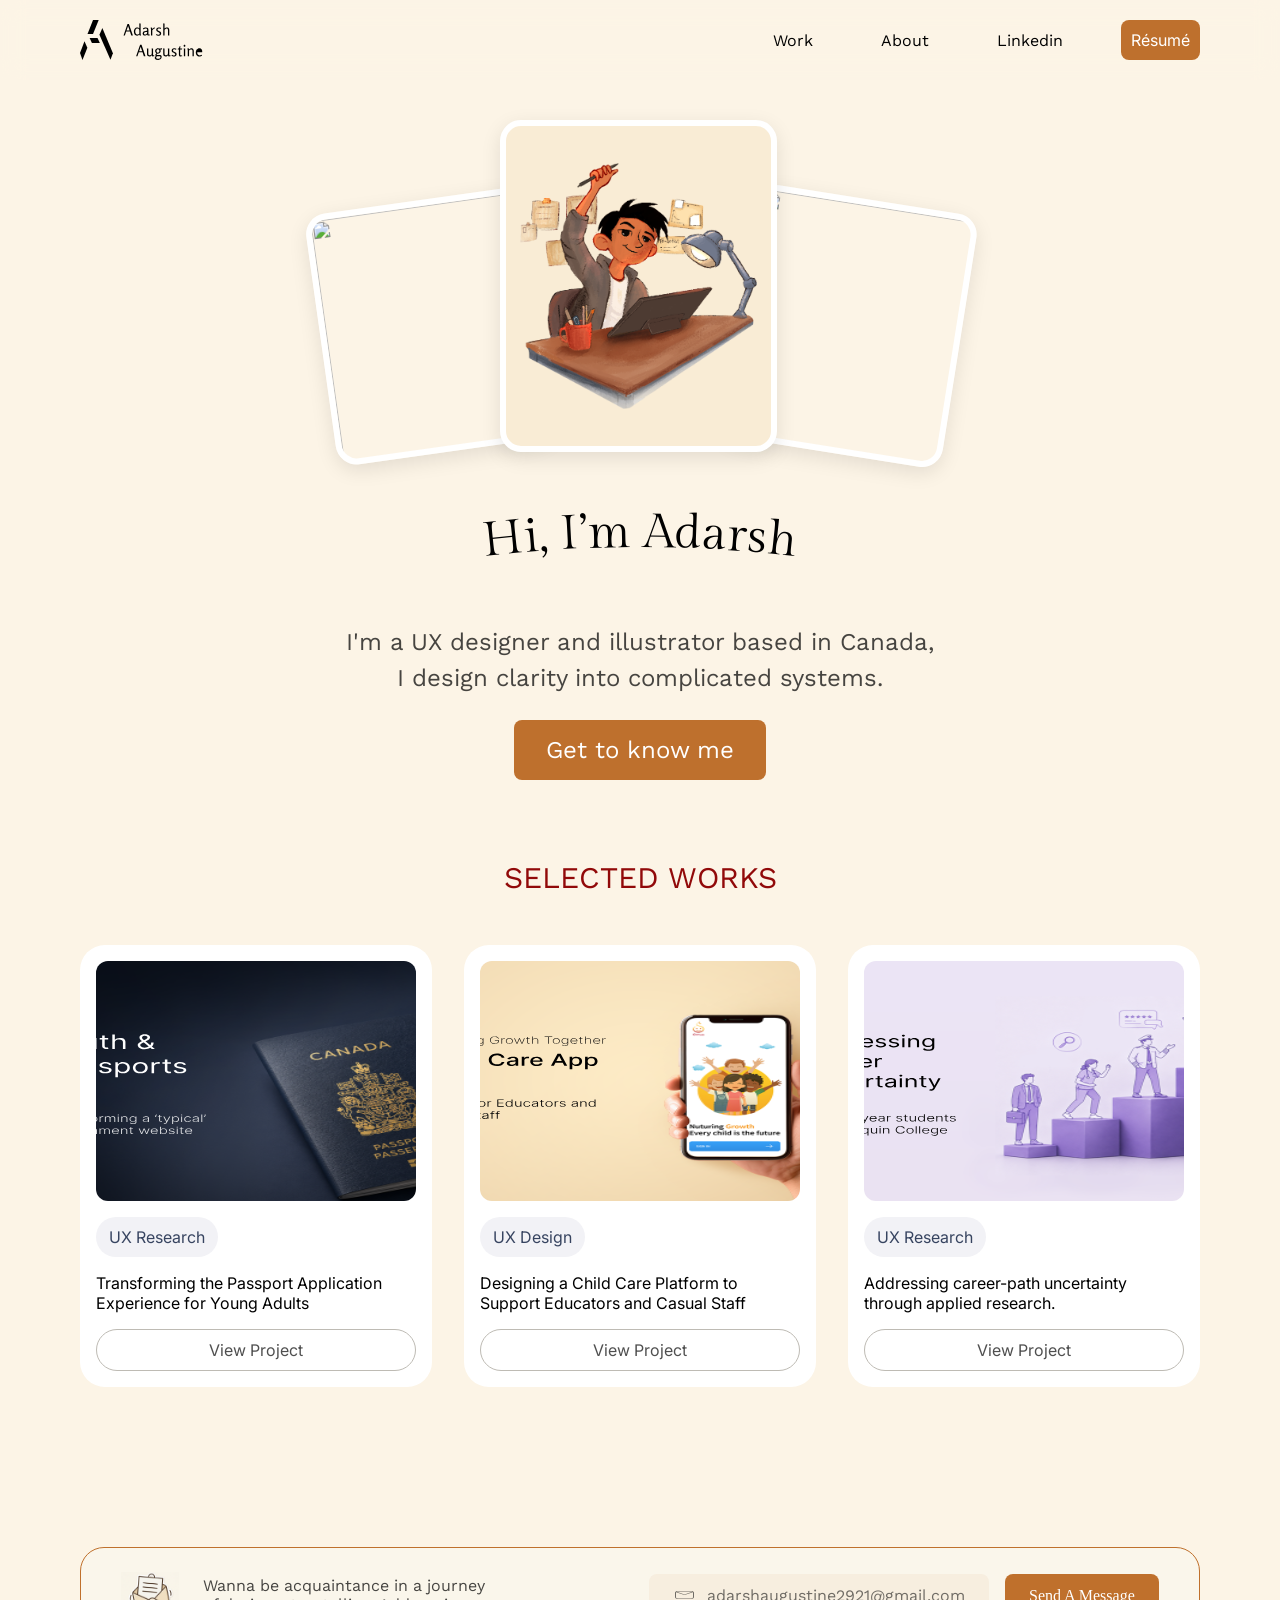
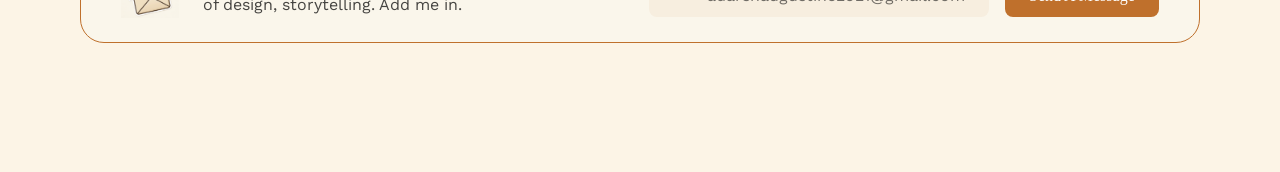
==== index.html @ ef3fcd77 "Add files via upload" ====
<!DOCTYPE html>
<html lang="en">
<head>
<meta charset="UTF-8">
<meta name="viewport" content="width=device-width, initial-scale=1.0">
<title>Adarsh Augustine — UX Designer / Illustrator / Researcher</title>
<link rel="preconnect" href="https://fonts.googleapis.com">
<link rel="preconnect" href="https://fonts.gstatic.com" crossorigin>
<link href="https://fonts.googleapis.com/css2?family=Inter:wght@400;500;600&family=Gilda+Display&family=Work+Sans:wght@400;500&display=swap" rel="stylesheet">
<link rel="stylesheet" href="styles.css">
</head>
<body>

<header class="nav">
  <svg class="nav__logo nav__logo--mark" viewBox="0 0 32.9357 39.9509" fill="none" role="img" aria-label="Adarsh Augustine" xmlns="http://www.w3.org/2000/svg">
    <path class="logo-icon-path logo-icon-path-1" d="M32.9357 33.184L22.345 7.881L19.4304 14.7546L30.4994 39.8714L32.9357 33.184Z" fill="var(--fill-0, black)"/>
    <path class="logo-icon-path logo-icon-path-2" d="M0 32.9009L2.484 39.9509L7.3499 27.6626L4.5007 21.1519L0 32.9009Z" fill="var(--fill-0, black)"/>
    <path class="logo-icon-path logo-icon-path-3" d="M17.5215 17.9254L19.8498 23.1086L11.9357 23.1086L9.606 17.9253L17.5215 17.9254Z" fill="var(--fill-0, black)"/>
    <path class="logo-icon-path logo-icon-path-4" d="M18.7157 0L13.0322 0L7.504 14.02L13.0321 14.02L18.7157 0Z" fill="var(--fill-0, black)"/>
  </svg>
  <svg class="nav__logo nav__logo--full" viewBox="0 0 122.239 40" fill="none" overflow="visible" role="img" aria-label="Adarsh Augustine" xmlns="http://www.w3.org/2000/svg">
    <g id="Vector">
      <path class="logo-icon-path logo-icon-path-1" d="M32.9357 33.184L22.345 7.881L19.4304 14.7546L30.4994 39.8714L32.9357 33.184Z" fill="var(--fill-0, black)"/>
      <path class="logo-icon-path logo-icon-path-2" d="M0 32.9009L2.484 39.9509L7.3499 27.6626L4.5007 21.1519L0 32.9009Z" fill="var(--fill-0, black)"/>
      <path class="logo-icon-path logo-icon-path-3" d="M17.5215 17.9254L19.8498 23.1086L11.9357 23.1086L9.606 17.9253L17.5215 17.9254Z" fill="var(--fill-0, black)"/>
      <path class="logo-icon-path logo-icon-path-4" d="M18.7157 0L13.0322 0L7.504 14.02L13.0321 14.02L18.7157 0Z" fill="var(--fill-0, black)"/>
    </g>
    <g id="Vector_2">
      <path d="M48.9399 3.99347L52.9047 15.4475H51.2842L49.9626 11.5141H46.1865L44.8491 15.4475H43.5275L47.5081 3.99347H48.9399ZM48.0903 5.91297L46.5484 10.4442H49.6007L48.0903 5.91297Z" fill="var(--fill-0, black)"/>
      <path d="M57.3709 7.45486C57.7275 7.45486 58.0841 7.51255 58.4407 7.62793C58.7974 7.74331 59.1068 7.92162 59.369 8.16287C59.3585 8.01602 59.348 7.87442 59.3375 7.73807C59.3375 7.59122 59.3375 7.44962 59.3375 7.31326V4.38681L59.1173 3.45853H60.6277V13.1976C60.6277 13.4179 60.6434 13.6644 60.6749 13.9371C60.7064 14.2098 60.7588 14.4773 60.8322 14.7395C60.9057 14.9912 61.0001 15.2168 61.1154 15.416L59.7309 15.5891C59.6575 15.4108 59.5945 15.2325 59.5421 15.0542C59.4896 14.8759 59.4529 14.6975 59.432 14.5192C59.1592 14.8759 58.8183 15.1538 58.4093 15.3531C58.0002 15.5524 57.5701 15.6521 57.1191 15.6521C56.5737 15.6521 56.0964 15.5367 55.6874 15.3059C55.2783 15.0752 54.9374 14.7657 54.6647 14.3776C54.4025 13.979 54.2032 13.5438 54.0668 13.0717C53.9409 12.5892 53.878 12.1015 53.878 11.6085C53.878 11.0736 53.9462 10.5596 54.0825 10.0666C54.2294 9.56316 54.4444 9.11738 54.7276 8.72928C55.0213 8.34119 55.3884 8.03176 55.829 7.801C56.2695 7.57024 56.7835 7.45486 57.3709 7.45486ZM57.4023 8.52474C56.9932 8.52474 56.6471 8.6139 56.3639 8.79221C56.0912 8.97053 55.8709 9.20653 55.7031 9.50023C55.5458 9.79392 55.4304 10.1191 55.357 10.4757C55.294 10.8218 55.2626 11.168 55.2626 11.5141C55.2626 11.8708 55.2993 12.2274 55.3727 12.584C55.4566 12.9301 55.5825 13.2501 55.7503 13.5438C55.9286 13.8374 56.1594 14.0734 56.4426 14.2518C56.7363 14.4196 57.0929 14.5035 57.5125 14.5035C57.8796 14.5035 58.2152 14.3986 58.5194 14.1888C58.8341 13.9686 59.1068 13.7273 59.3375 13.4651V10.8218C59.3375 10.4023 59.2694 10.0194 59.133 9.67329C59.0071 9.32716 58.8026 9.0492 58.5194 8.83942C58.2362 8.62963 57.8638 8.52474 57.4023 8.52474Z" fill="var(--fill-0, black)"/>
      <path d="M65.9239 7.43913C66.7525 7.43913 67.3766 7.66464 67.7962 8.11567C68.2157 8.5667 68.4255 9.20129 68.4255 10.0194V13.9371C68.4255 14.1574 68.4675 14.3095 68.5514 14.3934C68.6353 14.4668 68.735 14.5035 68.8503 14.5035C68.9447 14.5035 69.0444 14.493 69.1493 14.472C69.2542 14.4406 69.3538 14.4039 69.4482 14.3619L69.7314 15.2115C69.5636 15.3059 69.3486 15.3898 69.0863 15.4632C68.8346 15.5472 68.5724 15.5891 68.2997 15.5891C68.0269 15.5891 67.7805 15.5157 67.5602 15.3688C67.3399 15.2115 67.2036 14.9283 67.1511 14.5192C66.8469 14.8444 66.4903 15.1119 66.0812 15.3216C65.6722 15.5209 65.2421 15.6206 64.7911 15.6206C64.1722 15.6206 63.6583 15.437 63.2492 15.0699C62.8401 14.7028 62.6356 14.1993 62.6356 13.5595C62.6356 12.9616 62.7772 12.4844 63.0604 12.1277C63.3541 11.7711 63.7317 11.5036 64.1932 11.3253C64.6547 11.147 65.1425 11.0264 65.6564 10.9634C66.1809 10.9005 66.6686 10.869 67.1196 10.869V10.0352C67.1196 9.74147 67.0829 9.47925 67.0095 9.24849C66.9361 9.00724 66.805 8.81844 66.6162 8.68208C66.4274 8.53523 66.1599 8.46181 65.8138 8.46181C65.4152 8.46181 65.0323 8.54048 64.6652 8.69781C64.2981 8.85515 63.931 9.08591 63.5639 9.39009L62.9188 8.46181C63.3488 8.11567 63.8208 7.85869 64.3348 7.69086C64.8488 7.52304 65.3785 7.43913 65.9239 7.43913ZM67.1196 11.8917C66.8364 11.8917 66.5165 11.9075 66.1599 11.9389C65.8033 11.9599 65.4571 12.0228 65.1215 12.1277C64.7858 12.2221 64.5079 12.3795 64.2876 12.5997C64.0778 12.82 63.9729 13.1242 63.9729 13.5123C63.9729 13.8584 64.0883 14.1154 64.3191 14.2832C64.5603 14.4406 64.8593 14.5192 65.2159 14.5192C65.5935 14.5192 65.9239 14.4143 66.2071 14.2046C66.4903 13.9948 66.7106 13.7273 66.8679 13.4022C67.0357 13.077 67.1196 12.7413 67.1196 12.3952V11.8917Z" fill="var(--fill-0, black)"/>
      <path d="M71.9049 7.48633C72.0937 7.94785 72.2143 8.43559 72.2667 8.94955C72.5394 8.5195 72.9066 8.16812 73.3681 7.8954C73.8296 7.62269 74.3173 7.48633 74.8313 7.48633L74.5166 8.87088C74.0132 8.87088 73.5831 9.002 73.2265 9.26422C72.8803 9.52645 72.5709 9.85685 72.2982 10.2554V15.4475H70.9923V9.78343C70.9923 9.57365 70.9766 9.33764 70.9451 9.07542C70.9136 8.81319 70.8612 8.55621 70.7878 8.30447C70.7144 8.05274 70.6147 7.83771 70.4888 7.6594L71.9049 7.48633Z" fill="var(--fill-0, black)"/>
      <path d="M79.0421 7.43913C79.3988 7.43913 79.7501 7.48633 80.0963 7.58073C80.4529 7.66464 80.7781 7.801 81.0718 7.9898L80.6155 8.99675C80.3847 8.80795 80.1277 8.66635 79.8445 8.57194C79.5613 8.47754 79.2834 8.43034 79.0107 8.43034C78.6226 8.43034 78.2817 8.5195 77.988 8.69781C77.7048 8.87613 77.5632 9.1436 77.5632 9.50023C77.5632 9.75196 77.6209 9.96174 77.7362 10.1296C77.8621 10.2974 78.0247 10.439 78.224 10.5544C78.4233 10.6698 78.6383 10.7851 78.8691 10.9005C79.1313 11.0264 79.3935 11.1575 79.6557 11.2939C79.9284 11.4197 80.1749 11.5771 80.3952 11.7659C80.626 11.9442 80.8095 12.1644 80.9459 12.4267C81.0927 12.6784 81.1662 12.9931 81.1662 13.3707C81.1662 13.8951 81.035 14.3304 80.7728 14.6766C80.5211 15.0122 80.1854 15.2587 79.7659 15.416C79.3568 15.5734 78.911 15.6521 78.4285 15.6521C78.009 15.6521 77.5894 15.5944 77.1698 15.479C76.7503 15.3636 76.3622 15.201 76.0055 14.9912L76.5562 14.0315C76.808 14.2203 77.0912 14.3724 77.4058 14.4878C77.7205 14.6031 78.0247 14.6608 78.3184 14.6608C78.717 14.6608 79.0631 14.5664 79.3568 14.3776C79.661 14.1888 79.8131 13.9056 79.8131 13.528C79.8131 13.2658 79.7292 13.0508 79.5613 12.8829C79.404 12.7046 79.1995 12.5473 78.9477 12.4109C78.696 12.2746 78.4338 12.1435 78.161 12.0176C77.8464 11.8603 77.5369 11.6924 77.2328 11.5141C76.9391 11.3253 76.6978 11.0893 76.509 10.8061C76.3202 10.5229 76.2258 10.161 76.2258 9.72049C76.2258 9.21702 76.3569 8.79746 76.6192 8.46181C76.8919 8.12616 77.2433 7.87442 77.6733 7.7066C78.1034 7.52828 78.5596 7.43913 79.0421 7.43913Z" fill="var(--fill-0, black)"/>
      <path d="M84.544 3.45853V8.55621C84.8796 8.24154 85.2415 7.97407 85.6296 7.7538C86.0177 7.53353 86.4477 7.42339 86.9197 7.42339C87.4966 7.42339 87.9581 7.54402 88.3043 7.78527C88.6504 8.02651 88.9022 8.35692 89.0595 8.77648C89.2168 9.18555 89.2955 9.66281 89.2955 10.2082V15.4475H88.0053V10.633C88.0053 10.3079 87.9791 9.99321 87.9267 9.68903C87.8847 9.37436 87.7746 9.11213 87.5963 8.90235C87.418 8.69257 87.119 8.58768 86.6995 8.58768C86.4372 8.58768 86.175 8.64012 85.9128 8.74501C85.661 8.8499 85.4198 8.98102 85.189 9.13835C84.9583 9.29569 84.7432 9.45827 84.544 9.62609V15.4475H83.2538V4.38681L83.0493 3.45853H84.544Z" fill="var(--fill-0, black)"/>
      <path d="M61.5302 24.8271L65.4951 36.2812H63.8745L62.5529 32.3478H58.7768L57.4395 36.2812H56.1179L60.0985 24.8271H61.5302ZM60.6806 26.7466L59.1387 31.2779H62.191L60.6806 26.7466Z" fill="var(--fill-0, black)"/>
      <path d="M68.3249 28.4616V33.276C68.3249 33.5802 68.3511 33.8949 68.4036 34.2201C68.456 34.5347 68.5714 34.797 68.7497 35.0067C68.9385 35.2165 69.2322 35.3214 69.6308 35.3214C70.0189 35.3214 70.3703 35.2375 70.6849 35.0697C71.0101 34.9018 71.2723 34.6711 71.4716 34.3774C71.6709 34.0732 71.7706 33.7218 71.7706 33.3232V29.3899C71.7706 29.3794 71.7548 29.3059 71.7234 29.1696C71.6919 29.0227 71.6604 28.8759 71.629 28.729C71.5975 28.5717 71.5765 28.4825 71.566 28.4616H73.0764V34.755C73.0764 34.9543 73.1079 35.1011 73.1708 35.1955C73.2443 35.2899 73.3544 35.3371 73.5013 35.3371C73.6481 35.3371 73.8474 35.2899 74.0991 35.1955L74.3823 36.0452C74.1726 36.1605 73.9365 36.2497 73.6743 36.3126C73.4226 36.386 73.1813 36.4228 72.9506 36.4228C72.6779 36.4228 72.4366 36.3441 72.2268 36.1868C72.0171 36.0294 71.8807 35.7515 71.8178 35.3529C71.5136 35.6675 71.1465 35.935 70.7164 36.1553C70.2968 36.3756 69.8616 36.4857 69.4105 36.4857C68.8336 36.4857 68.3669 36.3651 68.0102 36.1238C67.6641 35.8826 67.4124 35.5574 67.255 35.1483C67.0977 34.7288 67.019 34.2463 67.019 33.7008V29.3899L66.8145 28.4616H68.3249Z" fill="var(--fill-0, black)"/>
      <path d="M77.9182 28.2728C78.2224 28.2728 78.5108 28.3095 78.7836 28.3829C79.0668 28.4563 79.3552 28.493 79.6489 28.493C80.0475 28.493 80.4513 28.4721 80.8604 28.4301C81.2695 28.3777 81.6995 28.32 82.1505 28.257L81.8673 29.3899H80.6086C80.5352 29.3899 80.4566 29.3899 80.3726 29.3899C80.2992 29.3794 80.2258 29.3689 80.1524 29.3584C80.3307 29.5996 80.4618 29.8514 80.5457 30.1136C80.6401 30.3758 80.6873 30.6433 80.6873 30.916C80.6873 31.4405 80.5719 31.9125 80.3412 32.332C80.1104 32.7516 79.7695 33.082 79.3185 33.3232C78.878 33.554 78.3378 33.6694 77.6979 33.6694C77.4357 33.6694 77.205 33.7376 77.0057 33.8739C76.8064 34.0103 76.7067 34.2201 76.7067 34.5033C76.7067 34.6921 76.7539 34.8284 76.8483 34.9123C76.9532 34.9858 77.0791 35.0277 77.2259 35.0382C77.3728 35.0487 77.5196 35.0539 77.6665 35.0539H79.1926C79.4653 35.0539 79.7433 35.0749 80.0265 35.1169C80.3202 35.1483 80.5877 35.2218 80.8289 35.3371C81.0702 35.442 81.2642 35.6046 81.4111 35.8249C81.5684 36.0347 81.6471 36.3231 81.6471 36.6902C81.6471 37.2671 81.5317 37.7601 81.3009 38.1692C81.0702 38.5783 80.7607 38.9087 80.3726 39.1604C79.9846 39.4226 79.5493 39.6114 79.0668 39.7268C78.5843 39.8422 78.0965 39.8999 77.6035 39.8999C77.3098 39.8999 77.0004 39.8632 76.6753 39.7897C76.3501 39.7268 76.0407 39.6167 75.747 39.4593C75.4638 39.3125 75.233 39.1132 75.0547 38.8615C74.8764 38.6097 74.7872 38.2951 74.7872 37.9174C74.7872 37.5189 74.9079 37.1675 75.1491 36.8633C75.4008 36.5591 75.6893 36.3021 76.0144 36.0924V36.0452C75.7837 35.9298 75.6001 35.7724 75.4638 35.5731C75.3379 35.3634 75.275 35.1431 75.275 34.9123C75.275 34.776 75.3274 34.6501 75.4323 34.5347C75.5372 34.4089 75.6683 34.2463 75.8256 34.047C75.9935 33.8477 76.1718 33.575 76.3606 33.2288C75.9935 32.9771 75.6998 32.6572 75.4795 32.2691C75.2592 31.8705 75.1491 31.4457 75.1491 30.9947C75.1491 30.4807 75.275 30.0192 75.5267 29.6101C75.7784 29.201 76.1141 28.8759 76.5337 28.6346C76.9637 28.3934 77.4252 28.2728 77.9182 28.2728ZM77.9339 29.2168C77.6822 29.2168 77.4462 29.2954 77.2259 29.4528C77.0161 29.6101 76.8431 29.8199 76.7067 30.0821C76.5809 30.3444 76.5179 30.6433 76.5179 30.9789C76.5179 31.3146 76.5809 31.6188 76.7067 31.8915C76.8326 32.1537 77.0004 32.3635 77.2102 32.5208C77.4305 32.6782 77.6665 32.7568 77.9182 32.7568C78.3483 32.7568 78.6892 32.5943 78.9409 32.2691C79.2031 31.9439 79.3342 31.5191 79.3342 30.9947C79.3342 30.659 79.266 30.3601 79.1297 30.0979C79.0038 29.8251 78.836 29.6101 78.6262 29.4528C78.4164 29.2954 78.1857 29.2168 77.9339 29.2168ZM76.9427 36.2969C76.7434 36.4437 76.5599 36.643 76.3921 36.8948C76.2242 37.157 76.1403 37.4087 76.1403 37.65C76.1403 37.9017 76.2295 38.1167 76.4078 38.2951C76.5966 38.4734 76.8221 38.6045 77.0843 38.6884C77.357 38.7828 77.6088 38.83 77.8395 38.83C78.1123 38.83 78.4007 38.7985 78.7049 38.7356C79.0091 38.6831 79.2923 38.594 79.5545 38.4681C79.8167 38.3423 80.0265 38.1692 80.1838 37.9489C80.3517 37.7286 80.4356 37.4612 80.4356 37.1465C80.4356 36.8738 80.3517 36.6745 80.1838 36.5486C80.016 36.4332 79.8062 36.3598 79.5545 36.3284C79.3133 36.3074 79.072 36.2969 78.8308 36.2969H76.9427Z" fill="var(--fill-0, black)"/>
      <path d="M84.5194 28.4616V33.276C84.5194 33.5802 84.5456 33.8949 84.5981 34.2201C84.6505 34.5347 84.7659 34.797 84.9442 35.0067C85.133 35.2165 85.4267 35.3214 85.8253 35.3214C86.2134 35.3214 86.5648 35.2375 86.8795 35.0697C87.2046 34.9018 87.4668 34.6711 87.6661 34.3774C87.8654 34.0732 87.9651 33.7218 87.9651 33.3232V29.3899C87.9651 29.3794 87.9493 29.3059 87.9179 29.1696C87.8864 29.0227 87.8549 28.8759 87.8235 28.729C87.792 28.5717 87.771 28.4825 87.7605 28.4616H89.271V34.755C89.271 34.9543 89.3024 35.1011 89.3654 35.1955C89.4388 35.2899 89.5489 35.3371 89.6958 35.3371C89.8426 35.3371 90.0419 35.2899 90.2936 35.1955L90.5768 36.0452C90.3671 36.1605 90.1311 36.2497 89.8688 36.3126C89.6171 36.386 89.3759 36.4228 89.1451 36.4228C88.8724 36.4228 88.6311 36.3441 88.4213 36.1868C88.2116 36.0294 88.0752 35.7515 88.0123 35.3529C87.7081 35.6675 87.341 35.935 86.9109 36.1553C86.4914 36.3756 86.0561 36.4857 85.605 36.4857C85.0281 36.4857 84.5614 36.3651 84.2048 36.1238C83.8586 35.8826 83.6069 35.5574 83.4495 35.1483C83.2922 34.7288 83.2135 34.2463 83.2135 33.7008V29.3899L83.009 28.4616H84.5194Z" fill="var(--fill-0, black)"/>
      <path d="M94.4903 28.2728C94.847 28.2728 95.1983 28.32 95.5445 28.4144C95.9011 28.4983 96.2263 28.6346 96.52 28.8234L96.0637 29.8304C95.8329 29.6416 95.5759 29.5 95.2927 29.4056C95.0095 29.3112 94.7316 29.264 94.4589 29.264C94.0708 29.264 93.7299 29.3531 93.4362 29.5315C93.153 29.7098 93.0114 29.9772 93.0114 30.3339C93.0114 30.5856 93.0691 30.7954 93.1844 30.9632C93.3103 31.131 93.4729 31.2726 93.6722 31.388C93.8715 31.5034 94.0865 31.6188 94.3173 31.7342C94.5795 31.86 94.8417 31.9911 95.1039 32.1275C95.3766 32.2534 95.6231 32.4107 95.8434 32.5995C96.0742 32.7778 96.2577 32.9981 96.3941 33.2603C96.5409 33.512 96.6144 33.8267 96.6144 34.2043C96.6144 34.7288 96.4832 35.1641 96.221 35.5102C95.9693 35.8459 95.6336 36.0924 95.2141 36.2497C94.805 36.407 94.3592 36.4857 93.8767 36.4857C93.4572 36.4857 93.0376 36.428 92.618 36.3126C92.1985 36.1972 91.8104 36.0347 91.4537 35.8249L92.0044 34.8651C92.2562 35.0539 92.5394 35.206 92.854 35.3214C93.1687 35.4368 93.4729 35.4945 93.7666 35.4945C94.1652 35.4945 94.5113 35.4001 94.805 35.2113C95.1092 35.0225 95.2613 34.7393 95.2613 34.3617C95.2613 34.0994 95.1774 33.8844 95.0095 33.7166C94.8522 33.5383 94.6477 33.3809 94.3959 33.2446C94.1442 33.1082 93.882 32.9771 93.6092 32.8512C93.2946 32.6939 92.9851 32.5261 92.681 32.3478C92.3873 32.159 92.146 31.923 91.9572 31.6398C91.7684 31.3565 91.674 30.9947 91.674 30.5541C91.674 30.0507 91.8051 29.6311 92.0674 29.2954C92.3401 28.9598 92.6915 28.7081 93.1215 28.5402C93.5516 28.3619 94.0078 28.2728 94.4903 28.2728Z" fill="var(--fill-0, black)"/>
      <path d="M100.511 26.2274C100.438 26.584 100.37 26.9564 100.307 27.3445C100.254 27.7221 100.218 28.0945 100.197 28.4616H102.242L101.975 29.4528H100.197V34.4561C100.197 34.6554 100.218 34.8337 100.26 34.991C100.312 35.1378 100.396 35.2532 100.511 35.3371C100.637 35.4106 100.81 35.4473 101.031 35.4473C101.198 35.4473 101.366 35.4315 101.534 35.4001C101.702 35.3686 101.864 35.3319 102.022 35.2899L102.242 36.171C101.98 36.2444 101.728 36.3074 101.487 36.3598C101.256 36.4228 100.989 36.4542 100.684 36.4542C100.013 36.4542 99.5464 36.2759 99.2841 35.9193C99.0219 35.5627 98.8908 35.0644 98.8908 34.4246V29.4528H97.7265V28.6661C98.0412 28.6556 98.3034 28.5717 98.5132 28.4144C98.723 28.257 98.8961 28.0577 99.0324 27.8165C99.1688 27.5648 99.2789 27.3025 99.3628 27.0298C99.4467 26.7466 99.5097 26.4791 99.5516 26.2274H100.511Z" fill="var(--fill-0, black)"/>
      <path d="M105.47 25.8341C105.47 26.0963 105.375 26.3218 105.187 26.5106C105.008 26.6994 104.783 26.7938 104.51 26.7938C104.248 26.7938 104.022 26.6994 103.833 26.5106C103.655 26.3218 103.566 26.0963 103.566 25.8341C103.566 25.5718 103.655 25.3463 103.833 25.1575C104.022 24.9687 104.248 24.8743 104.51 24.8743C104.772 24.8743 104.998 24.9687 105.187 25.1575C105.375 25.3463 105.47 25.5718 105.47 25.8341ZM105.187 28.4616V36.2812H103.881V29.3899L103.692 28.4616H105.187Z" fill="var(--fill-0, black)"/>
      <path d="M108.679 28.3357C108.752 28.514 108.815 28.6976 108.868 28.8864C108.92 29.0752 108.957 29.264 108.978 29.4528C109.293 29.1381 109.665 28.8654 110.095 28.6346C110.525 28.3934 110.966 28.2728 111.417 28.2728C111.994 28.2728 112.455 28.3934 112.801 28.6346C113.158 28.8759 113.415 29.2063 113.572 29.6259C113.73 30.0349 113.808 30.5122 113.808 31.0576V36.2812H112.518V31.4824C112.518 31.1573 112.492 30.8373 112.439 30.5227C112.397 30.208 112.282 29.951 112.093 29.7517C111.915 29.5419 111.616 29.4371 111.196 29.4371C110.945 29.4371 110.688 29.4895 110.425 29.5944C110.163 29.6888 109.917 29.8147 109.686 29.972C109.455 30.1293 109.245 30.2972 109.057 30.4755V36.2812H107.767V30.7429C107.767 30.5332 107.751 30.2919 107.719 30.0192C107.688 29.736 107.635 29.4633 107.562 29.201C107.489 28.9283 107.384 28.7028 107.247 28.5245L108.679 28.3357Z" fill="var(--fill-0, black)"/>
      <path d="M119.36 28.2728C119.99 28.2728 120.519 28.4039 120.949 28.6661C121.379 28.9178 121.699 29.2745 121.909 29.736C122.129 30.187 122.239 30.7167 122.239 31.3251C122.239 31.4719 122.229 31.624 122.208 31.7814C122.197 31.9282 122.182 32.0855 122.161 32.2534H117.189C117.189 33.2498 117.409 34.0208 117.85 34.5662C118.29 35.1116 118.878 35.3843 119.612 35.3843C119.916 35.3843 120.231 35.3371 120.556 35.2427C120.892 35.1483 121.238 35.0067 121.594 34.8179L122.082 35.6046C121.715 35.8983 121.301 36.1186 120.839 36.2654C120.378 36.4123 119.911 36.4857 119.439 36.4857C118.82 36.4857 118.28 36.3756 117.818 36.1553C117.367 35.9245 116.99 35.6203 116.685 35.2427C116.392 34.8546 116.172 34.4193 116.025 33.9369C115.878 33.4544 115.804 32.9614 115.804 32.4579C115.804 31.9334 115.878 31.4247 116.025 30.9317C116.172 30.4388 116.392 29.993 116.685 29.5944C116.99 29.1853 117.362 28.8654 117.803 28.6346C118.243 28.3934 118.762 28.2728 119.36 28.2728Z" fill="var(--fill-0, black)"/>
    </g>
  </svg>
  <button class="nav__toggle" type="button" aria-label="Toggle navigation menu" aria-expanded="false" aria-controls="nav-links">
    <span></span><span></span><span></span>
  </button>
  <nav class="nav__links" id="nav-links">
    <a href="#work">Work</a>
    <a href="about.html">About</a>
    <a href="https://www.linkedin.com/in/adarsh-augustine-ux" target="_blank" rel="noopener">Linkedin</a>
    <a href="https://docs.google.com/document/d/17h42TiYOHcUaAq26e9CIxp-ldGM8yglsutl0dhBler0/edit?usp=sharing" class="btn btn--resume" target="_blank" rel="noopener">Résumé</a>
  </nav>
</header>

<section class="hero">
  <div class="hero__cluster">
    <div class="hero-photo-wrap hero-photo-wrap--left">
      <img class="hero__photo hero__photo--left" src="assets/photo-ramen2.png" alt="">
    </div>
    <div class="hero-photo-wrap hero-photo-wrap--center">
      <img class="hero__photo hero__photo--center" src="assets/hero-desk-v2.png" alt="Illustration of Adarsh at his desk, illustrating and designing">
    </div>
    <div class="hero-photo-wrap hero-photo-wrap--right">
      <img class="hero__photo hero__photo--right" src="assets/photo-ramen2.png" alt="">
    </div>
  </div>

  <svg class="hero__title" viewBox="0 0 760 150" aria-label="Hi, I'm Adarsh">
    <path id="titleCurve" d="M 20,120 Q 380,30 740,120" fill="none" />
    <text text-anchor="middle">
      <textPath href="#titleCurve" startOffset="50%">Hi, I&#8217;m Adarsh</textPath>
    </text>
  </svg>
  <p class="hero__subtitle">I'm a UX designer and illustrator based in Canada,<br>I design clarity into complicated systems.</p>
  <a href="about.html" class="btn btn--cta">Get to know me</a>
</section>

<section class="works" id="work">
  <h2 class="works__title">Selected Works</h2>
  <div class="works__grid">

    <div class="card-wrap">
      <article class="card">
        <div class="card__image-wrap">
          <img class="card__image" src="assets/card-passport.svg" alt="Youth and Passports project cover">
        </div>
        <div class="card__body">
          <span class="card__tag">UX Research</span>
          <p class="card__desc">Transforming the Passport Application Experience for Young Adults</p>
          <a href="youth-passports-case-study.html" class="card__btn">View Project</a>
        </div>
      </article>
    </div>

    <div class="card-wrap">
      <article class="card">
        <div class="card__image-wrap">
          <img class="card__image" src="assets/card-childcare.svg" alt="Child Care App project cover">
        </div>
        <div class="card__body">
          <span class="card__tag">UX Design</span>
          <p class="card__desc">Designing a Child Care Platform to Support Educators and Casual Staff</p>
          <a href="ortus-child-care-app.html" class="card__btn">View Project</a>
        </div>
      </article>
    </div>

    <div class="card-wrap">
      <article class="card card--compact">
        <div class="card__image-wrap">
          <img class="card__image" src="assets/card-career.svg" alt="Career Uncertainty project cover">
        </div>
        <div class="card__body">
          <span class="card__tag">UX Research</span>
          <p class="card__desc">Addressing career-path uncertainty through applied research.</p>
          <a href="career-service.html" class="card__btn">View Project</a>
        </div>
      </article>
    </div>

  </div>
</section>

<footer class="contact">
  <div class="contact__box">
    <div class="contact__message">
      <img class="contact__icon" src="assets/icon-file-cartoon.png" alt="">
      <p class="contact__text">Wanna be acquaintance in a journey of design, storytelling. Add me in.</p>
    </div>
    <div class="contact__actions">
      <div class="contact__email">
        <img class="contact__email-icon" src="assets/icon-mail-outline.svg" alt="">
        <span>adarshaugustine2921@gmail.com</span>
      </div>
      <a href="mailto:adarshaugustine2921@gmail.com" class="btn btn--send">Send a message</a>
    </div>
  </div>

  <div class="contact__bottom">
    <div class="contact__brand">
      <svg class="contact__logo" viewBox="0 0 35 40" fill="none" overflow="visible" aria-hidden="true" xmlns="http://www.w3.org/2000/svg">
        <g id="Vector">
          <path class="rocket-icon-path rocket-icon-path-1" d="M25.0466 26.0236L20.2087 14.4653L18.8756 17.6049L23.932 29.0745L25.0466 26.0236Z" fill="var(--fill-0, black)"/>
          <path class="rocket-icon-path rocket-icon-path-2" d="M10 25.8938L11.1347 29.1188L13.3574 23.5015L12.0559 20.5274L10 25.8938Z" fill="var(--fill-0, black)"/>
          <path class="rocket-icon-path rocket-icon-path-3" d="M18.0038 19.0529L19.0674 21.422L15.4526 21.422L14.3877 19.0529L18.0038 19.0529Z" fill="var(--fill-0, black)"/>
          <path class="rocket-icon-path rocket-icon-path-4" d="M18.549 10.8652L15.9531 10.8652L13.4278 17.2695L15.9531 17.2695L18.549 10.8652Z" fill="var(--fill-0, black)"/>
        </g>
      </svg>
      <span class="contact__copy">
        <img class="contact__copy-icon" src="assets/icon-copyright-vector.svg" alt="">
        Adarsh Augustine 2025
      </span>
    </div>
    <div class="contact__social">
      <a href="https://www.linkedin.com/in/adarsh-augustine-ux" target="_blank" rel="noopener">LinkedIn</a>
      <a href="#" target="_blank" rel="noopener">Behance</a>
    </div>
  </div>
</footer>

<script src="script.js"></script>
</body>
</html>
---- styles.css ----
:root {
  --cream: #fcf4e6;
  --cream-light: #faf6eb;
  --accent: #be702d;
  --accent-border: #bf702c;
  --text-muted: rgba(0, 0, 0, 0.72);
  --works-title: #910909;
  --tag-bg: #f2f2f6;
  --tag-text: #374460;
  --btn-border: #bebbb4;
  --btn-text: #4f4f4f;
}

* { box-sizing: border-box; }

html { scroll-behavior: smooth; }

body {
  margin: 0;
  background: var(--cream);
  font-family: 'Work Sans', sans-serif;
  color: #000;
  overflow-x: hidden;
}

img { display: block; max-width: 100%; }

a { text-decoration: none; color: inherit; }

a:focus-visible,
button:focus-visible {
  outline: 2px solid var(--accent);
  outline-offset: 3px;
  border-radius: 4px;
}

/* ---------- Scroll reveal ---------- */
/* Applied via script.js (IntersectionObserver) — elements fade and rise
   into place the first time they cross into the viewport. */

.reveal {
  opacity: 0;
  transform: translateY(28px);
  transition: opacity 0.7s cubic-bezier(0.215, 0.61, 0.355, 1), transform 0.7s cubic-bezier(0.215, 0.61, 0.355, 1);
}

.reveal.is-visible {
  opacity: 1;
  transform: none;
}

@media (prefers-reduced-motion: reduce) {
  .reveal {
    opacity: 1;
    transform: none;
    transition: none;
  }
}

/* ---------- Nav ---------- */

.nav {
  display: flex;
  align-items: center;
  justify-content: space-between;
  padding: 24px 80px;
  height: 80px;
  position: sticky;
  top: 0;
  z-index: 100;
  background: rgba(252, 244, 230, 0.75);
  backdrop-filter: blur(12px);
  -webkit-backdrop-filter: blur(12px);
  transition: background 0.35s ease, box-shadow 0.35s ease, transform 0.4s cubic-bezier(0.215, 0.61, 0.355, 1);
}

.nav.is-scrolled {
  background: rgba(252, 244, 230, 0.95);
  box-shadow: 0 4px 24px rgba(0, 0, 0, 0.06);
}

.nav--hidden {
  transform: translateY(-100%);
}

@media (prefers-reduced-motion: reduce) {
  .nav { transition: background 0.35s ease, box-shadow 0.35s ease; }
  .nav--hidden { transform: none; }
}

.nav__logo {
  height: 40px;
  width: auto;
  aspect-ratio: 122.239 / 40;
  object-fit: contain;
  display: block;
}

.nav__logo--mark {
  aspect-ratio: 32.9357 / 39.9509;
  display: none;
}

.logo-icon-path {
  transition: d 0.65s cubic-bezier(0.68, -0.55, 0.265, 1.55);
}

.nav__toggle {
  display: none;
  flex-direction: column;
  justify-content: center;
  align-items: center;
  gap: 6px;
  width: 32px;
  height: 32px;
  padding: 0;
  border: none;
  background: none;
  cursor: pointer;
}

.nav__toggle span {
  display: block;
  width: 22px;
  height: 2px;
  border-radius: 2px;
  background: #000;
  transition: transform 0.3s ease, opacity 0.3s ease;
}

.nav__toggle[aria-expanded="true"] span:nth-child(1) { transform: translateY(8px) rotate(45deg); }
.nav__toggle[aria-expanded="true"] span:nth-child(2) { opacity: 0; }
.nav__toggle[aria-expanded="true"] span:nth-child(3) { transform: translateY(-8px) rotate(-45deg); }

.nav__logo:hover .logo-icon-path-1 { d: path("M32.9357 33.192L18.729 0L15.8146 6.8735L30.4994 39.8794L32.9357 33.192Z"); }
.nav__logo:hover .logo-icon-path-2 { d: path("M0 32.9089L2.484 39.9589L9.24 23.233L6.3908 16.7223L0 32.9089Z"); }
.nav__logo:hover .logo-icon-path-3 { d: path("M20.8086 17.9333L23.1369 23.1166L9.0595 23.1166L6.7298 17.9333L20.8086 17.9333Z"); }
.nav__logo:hover .logo-icon-path-4 { d: path("M18.7157 0.008L13.0321 0.008L5.9019 17.9725L11.43 17.9725L18.7157 0.008Z"); }

.nav__links {
  display: flex;
  align-items: center;
  gap: 48px;
}

.nav__links a {
  font-size: 16px;
  padding: 10px;
  position: relative;
  transition: color 0.3s ease, transform 0.2s cubic-bezier(0.215, 0.61, 0.355, 1);
}

.nav__links a:not(.btn)::after {
  content: '';
  position: absolute;
  left: 10px;
  right: 10px;
  bottom: 6px;
  height: 2px;
  background: var(--accent);
  border-radius: 2px;
  transform: scaleX(0);
  transform-origin: center;
  transition: transform 0.35s cubic-bezier(0.215, 0.61, 0.355, 1);
}

.nav__links a:not(.btn):hover {
  color: var(--accent);
}

.nav__links a:not(.btn):hover::after {
  transform: scaleX(1);
}

.nav__links a:active {
  transform: scale(0.94);
}

.btn {
  display: inline-block;
  border-radius: 8px;
  font-size: 16px;
  text-align: center;
  transition: transform 0.5s cubic-bezier(0.215, 0.61, 0.355, 1), box-shadow 0.4s ease, filter 0.2s ease;
  will-change: transform;
}

/* Tilt motion comes from initTilt() in script.js; the shadow here just
   grounds it, deepening slightly as the button "lifts" toward the cursor. */
.btn:hover {
  box-shadow: 0 14px 22px rgba(0, 0, 0, 0.16);
}

.btn:active {
  filter: brightness(0.9);
  box-shadow: 0 4px 8px rgba(0, 0, 0, 0.14);
}

.btn--resume {
  background: var(--accent);
  color: #fff;
  font-family: 'Inter', sans-serif;
  padding: 10px;
}

.btn--cta {
  background: var(--accent);
  color: #fff;
  font-size: clamp(16px, 10.667px + 1.667vw, 24px);
  padding: 16px clamp(16px, 5.333px + 3.333vw, 32px);
  border-radius: 8px;
}

/* ---------- Hero ---------- */

.hero {
  display: flex;
  flex-direction: column;
  align-items: center;
  padding-top: 40px;
}

.hero__cluster {
  display: flex;
  align-items: flex-start;
  justify-content: center;
  margin-bottom: 24px;
}

.hero-photo-wrap {
  perspective: 800px;
}

.hero-photo-wrap--left { margin-top: 80px; margin-right: -40px; z-index: 1; }
.hero-photo-wrap--right { margin-top: 78px; margin-left: -40px; z-index: 1; }
.hero-photo-wrap--center { z-index: 2; }

.hero__photo {
  border-radius: 21px;
  border: 6px solid #fff;
  object-fit: cover;
  box-shadow: 0 6px 20px rgba(0, 0, 0, 0.1);
  display: block;
  transition: transform 0.5s cubic-bezier(0.215, 0.61, 0.355, 1);
}

.hero__photo--left {
  width: 220px;
  height: 253px;
  transform: rotate(-8deg);
}

.hero__photo--center {
  width: 277px;
  height: 332px;
  background: #f9ecd5;
  object-fit: contain;
  padding: 14px;
}

.hero__photo--right {
  width: 224px;
  height: 256px;
  transform: rotate(9deg);
}

.hero-photo-wrap--left:hover .hero__photo--left { transform: rotate(-8deg) scale(1.04); }
.hero-photo-wrap--center:hover .hero__photo--center { transform: scale(1.04); }
.hero-photo-wrap--right:hover .hero__photo--right { transform: rotate(9deg) scale(1.04); }

.hero__title {
  width: 100%;
  max-width: 700px;
  height: auto;
  margin: 0 0 8px;
  overflow: visible;
}

.hero__title path { fill: none; }

.hero__title text {
  font-family: 'Gilda Display', serif;
  font-weight: 400;
  font-size: clamp(30px, 19.65px + 3.235vw, 52px);
  fill: #000;
}

.hero__subtitle {
  font-size: clamp(16px, 12.24px + 1.1765vw, 24px);
  color: var(--text-muted);
  margin: 0 0 clamp(16px, 10.667px + 1.667vw, 24px);
  text-align: center;
  line-height: 1.5;
  max-width: 640px;
}

/* ---------- Selected works ---------- */

.works {
  padding: 80px;
  display: flex;
  flex-direction: column;
  align-items: center;
  gap: 50px;
}

.works__title {
  color: var(--works-title);
  font-weight: 400;
  font-size: 30px;
  text-transform: uppercase;
  text-align: center;
  margin: 0;
  width: 100%;
}

.works__grid {
  display: grid;
  grid-template-columns: repeat(3, 1fr);
  gap: 32px;
  width: 100%;
  max-width: 1278px;
  align-items: start;
}

.card-wrap {
  perspective: 800px;
  cursor: pointer;
}

.card {
  background: #fff;
  border-radius: 25px;
  padding: 16px;
  display: flex;
  flex-direction: column;
  gap: 16px;
  transition: transform 0.5s cubic-bezier(0.215, 0.61, 0.355, 1), box-shadow 0.5s ease;
  will-change: transform;
}

.card-wrap:hover .card {
  box-shadow:
    0 0 0 1px rgba(255, 255, 255, 0.8),
    0 0 30px 4px rgba(190, 112, 45, 0.18),
    0 30px 45px rgba(0, 0, 0, 0.18);
}

.card--compact { max-width: 400px; }

.card__image-wrap {
  width: 100%;
  border-radius: 12px;
  aspect-ratio: 768 / 576;
  overflow: hidden;
}

.card__image {
  width: 100%;
  height: 100%;
  object-fit: cover;
  display: block;
  transition: transform 0.5s cubic-bezier(0.215, 0.61, 0.355, 1);
  will-change: transform;
}

.card__body {
  display: flex;
  flex-direction: column;
  gap: 16px;
  font-family: 'Inter', sans-serif;
}

.card__tag {
  align-self: flex-start;
  background: var(--tag-bg);
  color: var(--tag-text);
  font-size: 16px;
  padding: 10px 13px;
  border-radius: 50px;
}

.card__desc {
  font-size: 16px;
  margin: 0;
}

.card__btn {
  display: block;
  text-align: center;
  color: var(--btn-text);
  font-size: 16px;
  padding: 10px;
  border-radius: 42px;
  border: 1px solid var(--btn-border);
  position: relative;
  overflow: hidden;
  z-index: 0;
  transition: color 0.35s ease, border-color 0.35s ease, transform 0.35s ease, box-shadow 0.35s ease;
}

.card__btn::before {
  content: '';
  position: absolute;
  inset: 0;
  background: var(--accent-border);
  transform: scaleX(0);
  transform-origin: left;
  z-index: -1;
  transition: transform 0.35s ease;
}

.card__btn:hover {
  color: #fff;
  border-color: var(--accent-border);
  transform: translateY(-3px);
  box-shadow: 0 10px 20px rgba(191, 112, 44, 0.3);
}

.card__btn:hover::before {
  transform: scaleX(1);
}

.card__btn:active {
  transform: translateY(-1px) scale(0.97);
  box-shadow: 0 4px 10px rgba(191, 112, 44, 0.3);
}

/* ---------- Contact / Footer ---------- */

.contact {
  display: flex;
  flex-direction: column;
  align-items: center;
  gap: 61px;
  padding: 80px 80px 24px;
}

.contact__box {
  display: flex;
  align-items: center;
  justify-content: space-between;
  gap: 24px;
  flex-wrap: wrap;
  width: 100%;
  background: var(--cream-light);
  border: 1px solid var(--accent-border);
  border-radius: 24px;
  padding: 24px 40px;
  transition: box-shadow 0.4s ease, transform 0.4s ease;
}

.contact__box:hover {
  transform: translateY(-3px);
  box-shadow: 0 20px 40px rgba(190, 112, 45, 0.15);
}

.contact__message {
  display: flex;
  align-items: center;
  gap: 24px;
}

.contact__icon { width: 58px; height: 46px; object-fit: contain; flex-shrink: 0; }

.contact__text {
  font-size: 16px;
  color: var(--text-muted);
  margin: 0;
  max-width: 300px;
}

.contact__actions {
  display: flex;
  align-items: stretch;
  gap: 16px;
  flex-wrap: wrap;
}

.contact__email {
  display: flex;
  align-items: center;
  gap: 10px;
  background: #f7eedf;
  border-radius: 8px;
  padding: 10px 24px;
  font-size: 16px;
  color: rgba(0, 0, 0, 0.55);
  transition: background-color 0.3s ease, transform 0.3s ease;
}

.contact__email:hover {
  background: #f0e2c9;
  transform: translateY(-2px);
}

.contact__email-icon { width: 24px; height: 23px; object-fit: contain; }

.btn--send {
  background: var(--accent-border);
  color: #fff;
  font-family: Optima, Candara, Calibri, serif;
  text-transform: capitalize;
  padding: 10px 24px;
  display: flex;
  align-items: center;
}

.contact__bottom {
  display: flex;
  align-items: center;
  justify-content: space-between;
  width: 100%;
}

.contact__brand {
  display: flex;
  align-items: center;
  gap: 8px;
}

.contact__logo {
  width: 35px;
  height: 40px;
  display: block;
  object-fit: contain;
}

.rocket-icon-path {
  transition: d 0.65s cubic-bezier(0.68, -0.55, 0.265, 1.55);
}

.contact__brand:hover .rocket-icon-path-1 { d: path("M25.0466 26.0273L18.5545 10.8652L17.2242 14.0053L23.932 29.0782L25.0466 26.0273Z"); }
.contact__brand:hover .rocket-icon-path-2 { d: path("M10 25.8975L11.1347 29.1225L14.2208 21.4772L12.9194 18.5038L10 25.8975Z"); }
.contact__brand:hover .rocket-icon-path-3 { d: path("M19.5051 19.0565L20.5697 21.4241L14.1384 21.4241L13.0742 19.0565L19.5051 19.0565Z"); }
.contact__brand:hover .rocket-icon-path-4 { d: path("M18.549 10.8688L15.9531 10.8688L12.696 19.0753L15.2212 19.0753L18.549 10.8688Z"); }

.contact__copy {
  display: flex;
  align-items: center;
  gap: 4px;
  font-size: 12px;
  font-family: 'Inter', sans-serif;
}

.contact__copy-icon { width: 12px; height: 12px; object-fit: contain; }

.contact__social {
  display: flex;
  align-items: center;
  gap: 24px;
  font-family: Optima, Candara, Calibri, serif;
  font-size: 16px;
}

.contact__social a {
  position: relative;
  text-decoration: none;
  transition: color 0.3s ease, transform 0.2s ease;
}

.contact__social a::after {
  content: '';
  position: absolute;
  left: 0;
  right: 0;
  bottom: -3px;
  height: 1px;
  background: currentColor;
  transform: scaleX(0);
  transform-origin: left;
  transition: transform 0.3s cubic-bezier(0.215, 0.61, 0.355, 1);
}

.contact__social a:hover {
  color: var(--accent-border);
}

.contact__social a:hover::after {
  transform: scaleX(1);
}

.contact__social a:active {
  transform: scale(0.94);
}

/* ---------- Responsive ---------- */

@media (max-width: 960px) {
  .nav { padding: 16px 24px; flex-wrap: wrap; height: auto; gap: 12px; }
  .nav__links { gap: 24px; flex-wrap: wrap; }

  .hero { padding: 24px 16px; }
  .hero__cluster { transform: scale(0.7); margin-bottom: -40px; }

  .works { padding: 48px 24px; }
  .works__grid { grid-template-columns: 1fr; }
  .card--compact { max-width: none; }

  .contact { padding: 48px 24px 24px; gap: 32px; }
  .contact__box { flex-direction: column; align-items: stretch; text-align: center; padding: 24px; }
  .contact__message { flex-direction: column; text-align: center; }
  .contact__actions { flex-direction: column; }
  .contact__bottom { flex-direction: column; gap: 16px; text-align: center; }
}

@media (max-width: 600px) {
  /* Matches the mobile hero frame in the Figma file (node 1030:986):
     icon-only logo + hamburger menu, and all three hero photos kept but
     absolutely positioned within a fixed-aspect cluster so the overlap
     scales fluidly instead of relying on fixed-pixel offsets. */
  .nav { padding: 10px 16px; }
  .nav__logo--full { display: none; }
  .nav__logo--mark { display: block; height: 32px; }
  .nav__toggle { display: flex; }

  .nav__links {
    display: none;
    position: absolute;
    top: 100%;
    left: 0;
    right: 0;
    flex-direction: column;
    align-items: stretch;
    gap: 4px;
    padding: 12px 16px 16px;
    background: var(--cream-light);
    box-shadow: 0 12px 24px rgba(0, 0, 0, 0.1);
  }
  .nav__links.is-open { display: flex; }
  .nav__links a { text-align: center; padding: 12px; }
  .nav__links a.btn--resume { margin-top: 4px; }

  .hero { padding: 20px 24px 8px; }

  .hero__cluster {
    position: relative;
    width: 100%;
    max-width: 300px;
    aspect-ratio: 352 / 252;
    margin: 0 auto 8px;
  }
  .hero-photo-wrap--left { position: absolute; top: 14%; left: -3%; width: 50%; margin: 0; }
  .hero-photo-wrap--center { position: absolute; top: 0; left: 24.3%; width: 52%; margin: 0; }
  .hero-photo-wrap--right { position: absolute; top: 14%; left: 53%; width: 50%; margin: 0; }
  .hero__photo--left,
  .hero__photo--center,
  .hero__photo--right { width: 100%; height: auto; border-width: 4px; }
  .hero__photo--left,
  .hero__photo--right { aspect-ratio: 173 / 223; }
  .hero__photo--center { aspect-ratio: 184 / 249; padding: 8px; }

  .works { padding: 32px 24px; gap: 24px; }
  .works__title { font-size: 24px; }

  .contact { padding: 32px 24px 24px; }
  .contact__box { padding: 20px; }
  .contact__message { flex-direction: row; text-align: left; }
  .contact__bottom { flex-direction: row; text-align: left; }
  .contact__social { gap: 16px; }
}
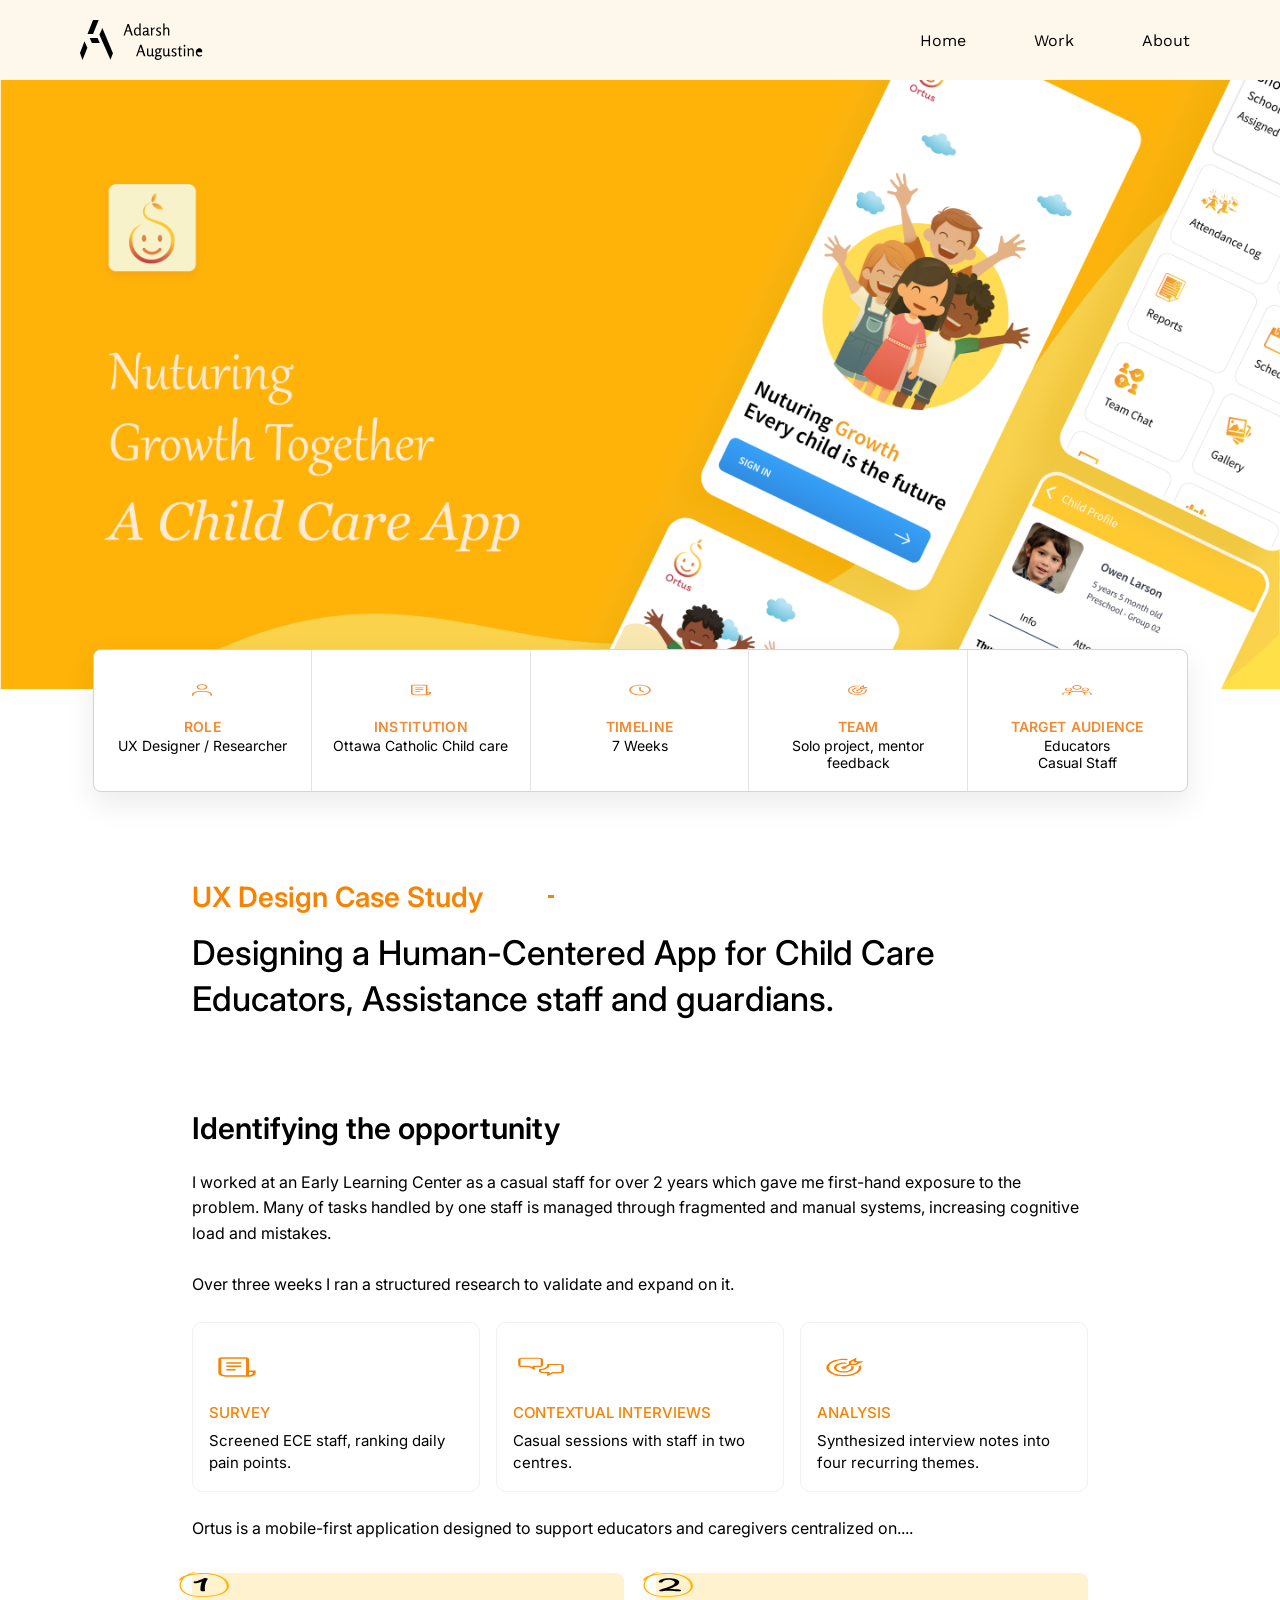
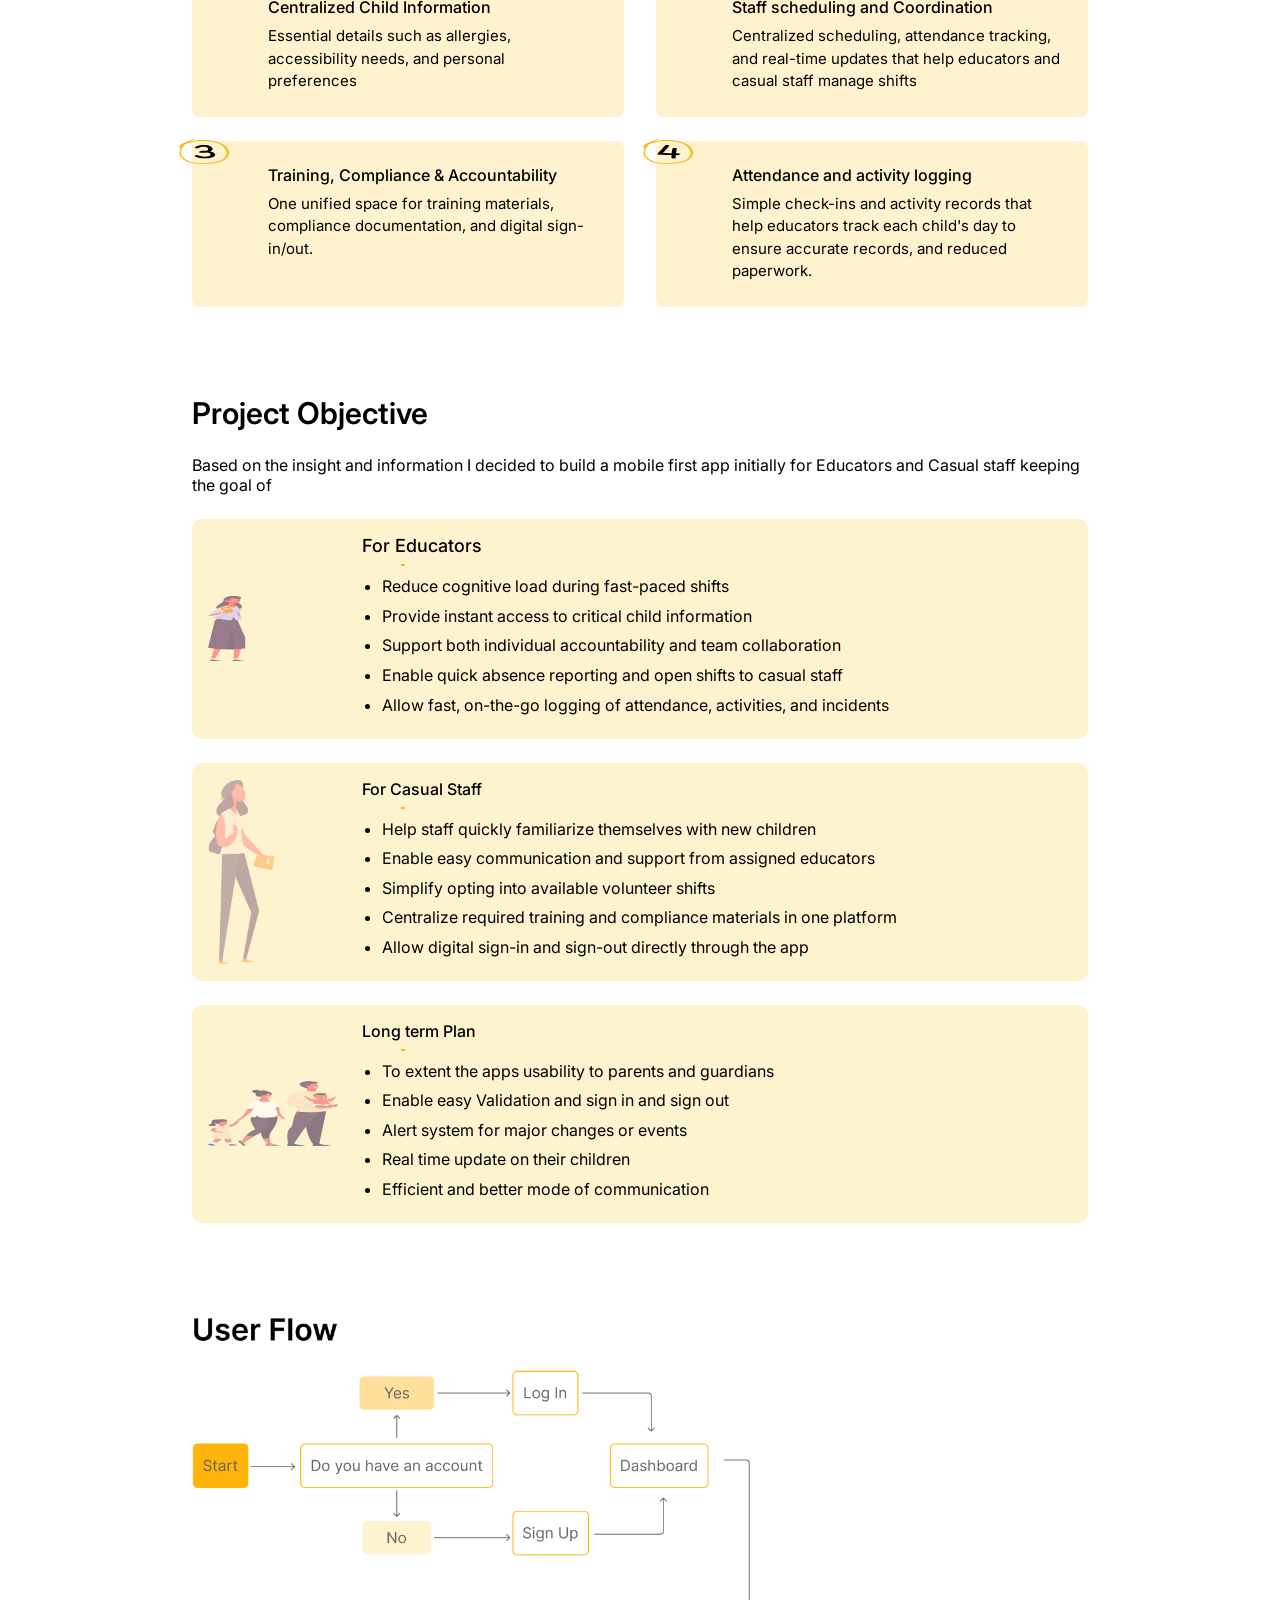
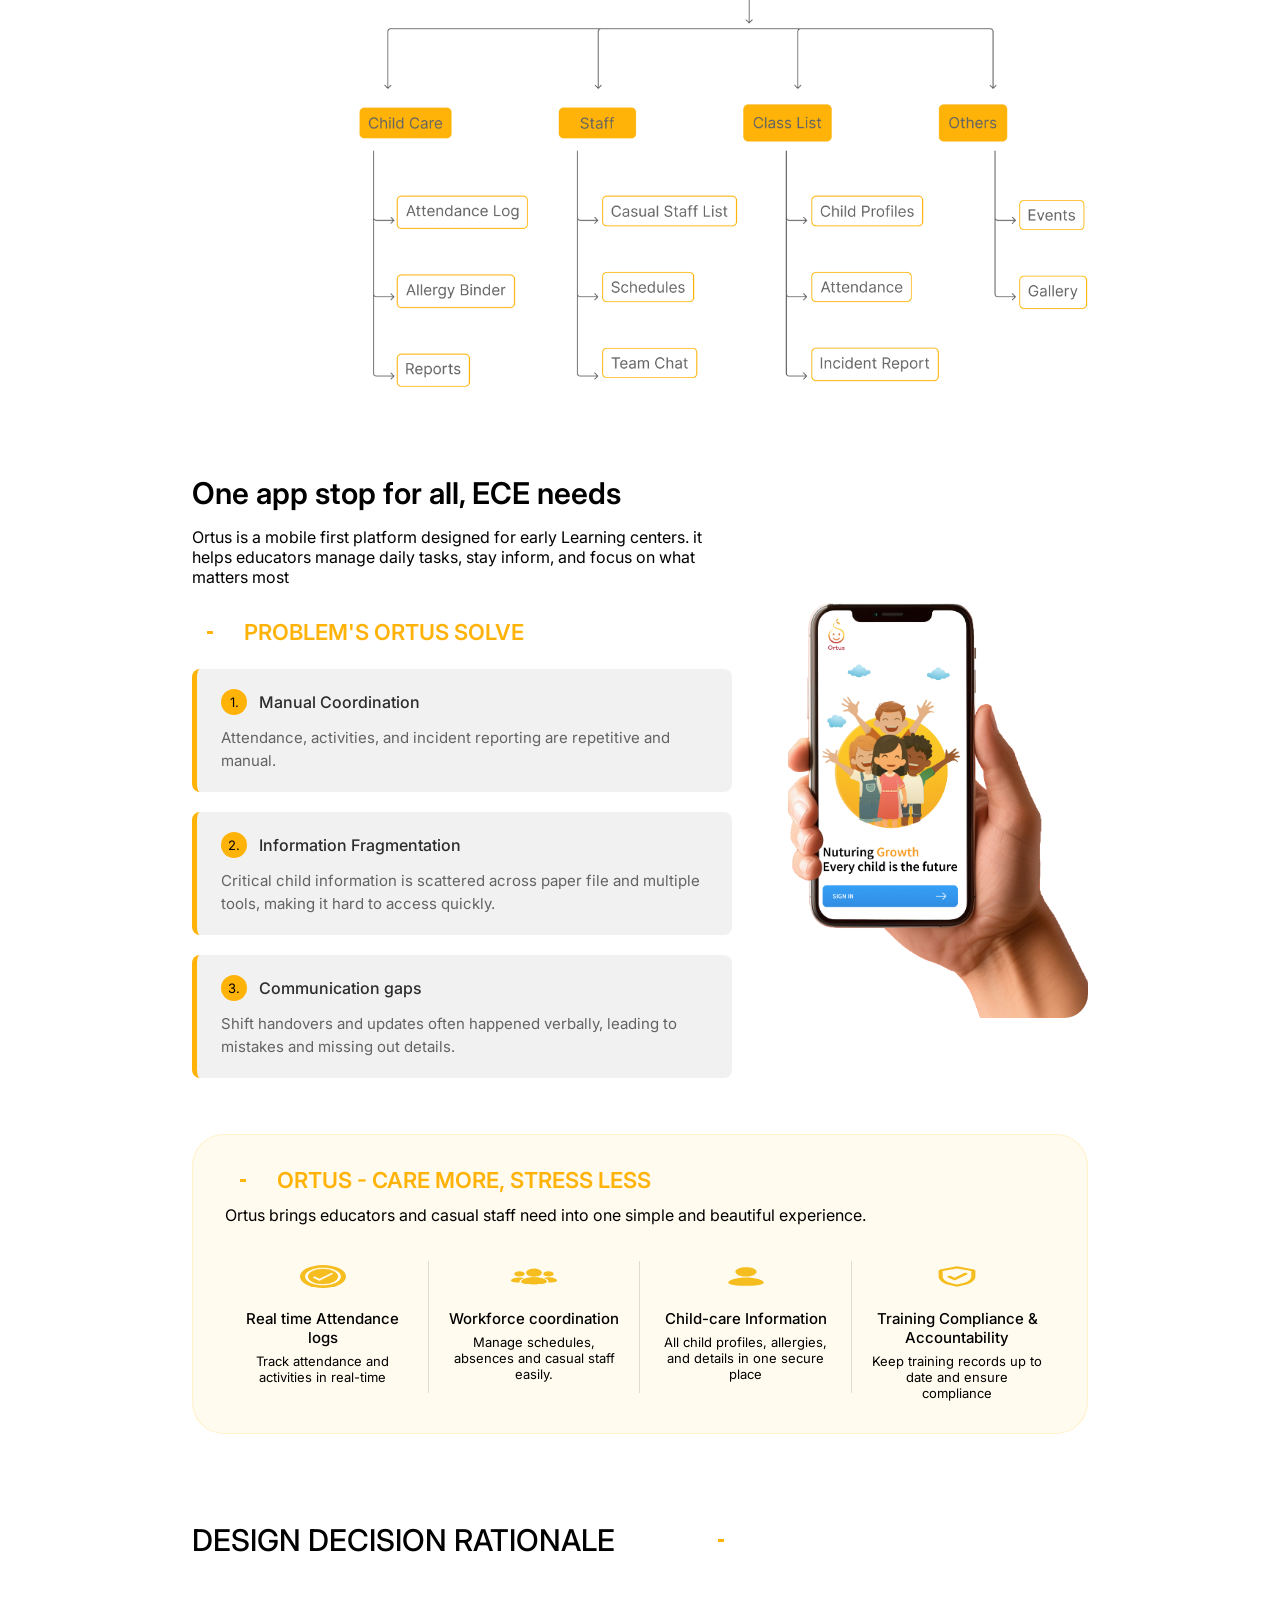
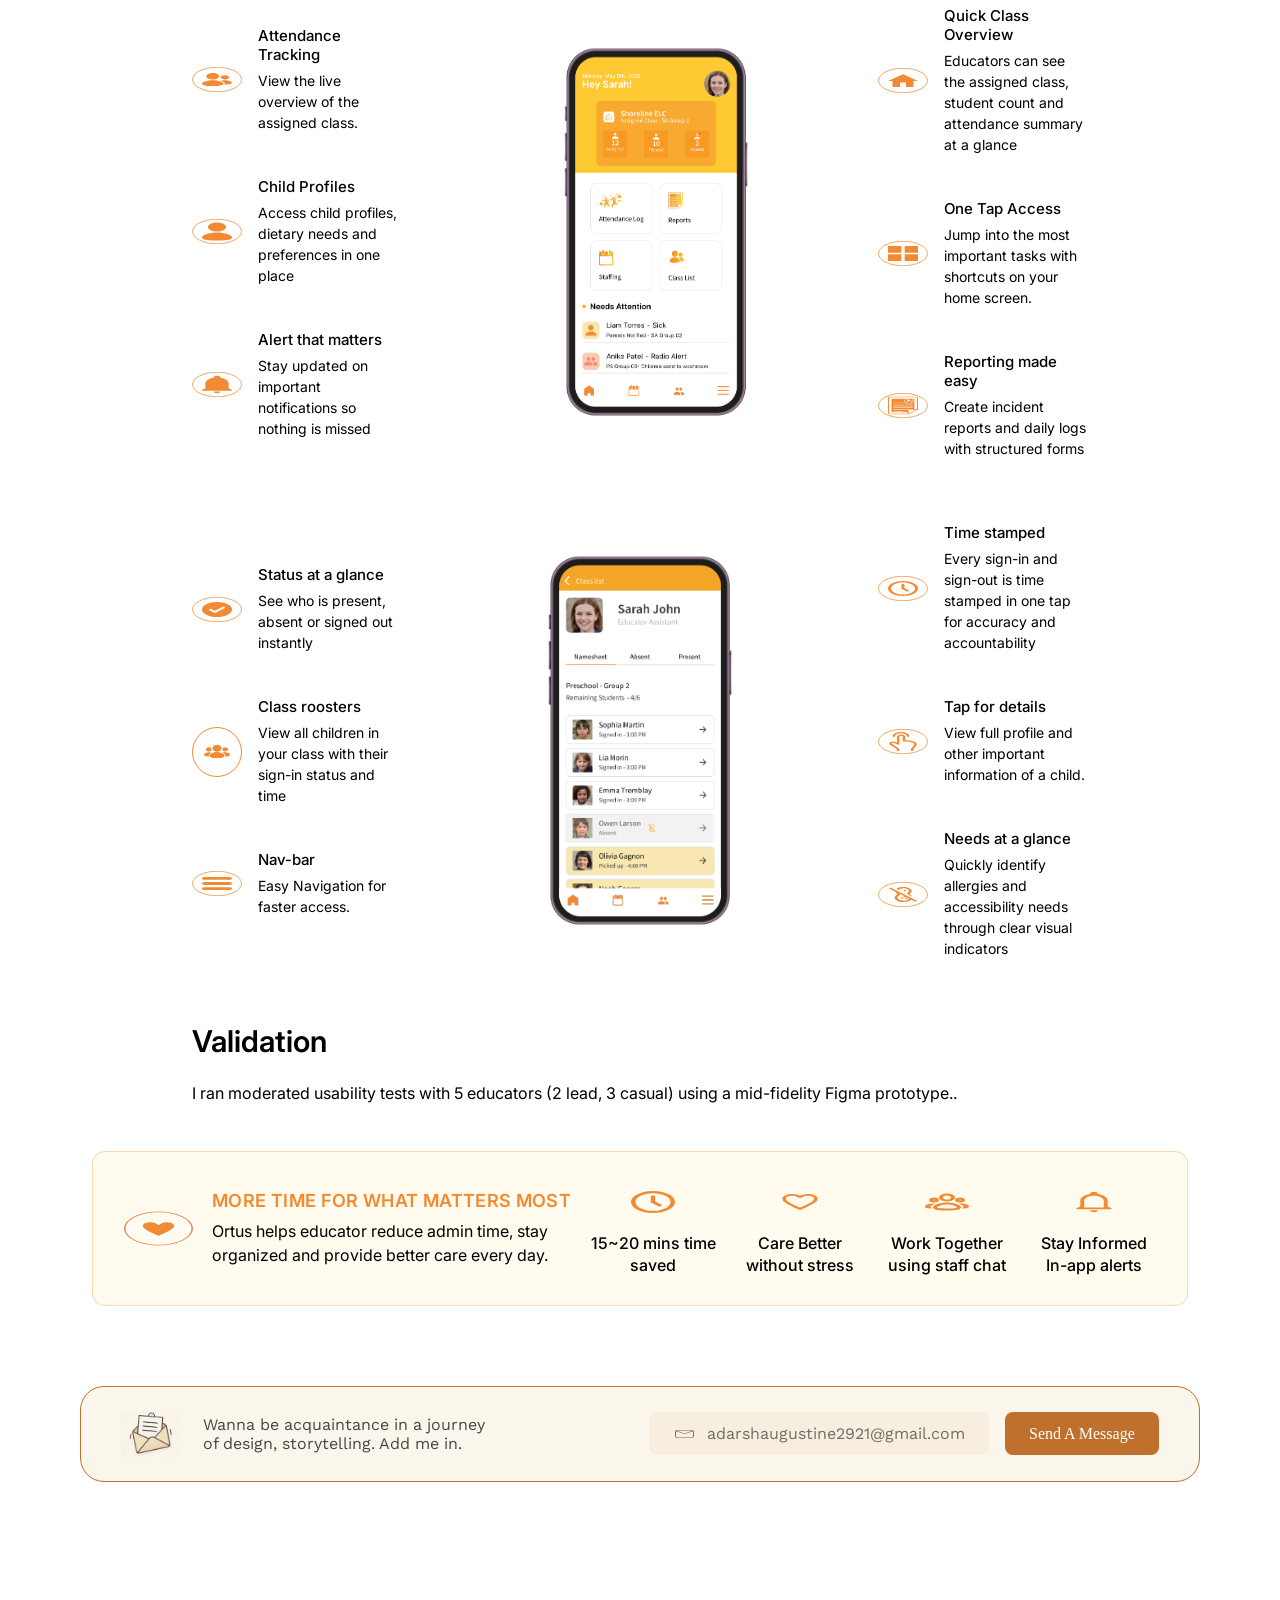
==== commit 76508891: "index.html" ====
--- a/index.html
+++ b/index.html
@@ -3,13 +3,14 @@
 <head>
 <meta charset="UTF-8">
 <meta name="viewport" content="width=device-width, initial-scale=1.0">
-<title>Adarsh Augustine — UX Designer / Illustrator / Researcher</title>
+<title>Ortus — Child Care App Case Study | Adarsh Augustine</title>
 <link rel="preconnect" href="https://fonts.googleapis.com">
 <link rel="preconnect" href="https://fonts.gstatic.com" crossorigin>
-<link href="https://fonts.googleapis.com/css2?family=Inter:wght@400;500;600&family=Gilda+Display&family=Work+Sans:wght@400;500&display=swap" rel="stylesheet">
+<link href="https://fonts.googleapis.com/css2?family=Inter:wght@400;500;600;700&family=Work+Sans:wght@400;500&family=Playpen+Sans:wght@600&display=swap" rel="stylesheet">
 <link rel="stylesheet" href="styles.css">
+<link rel="stylesheet" href="ortus.css">
 </head>
-<body>
+<body class="ortus-page">
 
 <header class="nav">
   <svg class="nav__logo nav__logo--mark" viewBox="0 0 32.9357 39.9509" fill="none" role="img" aria-label="Adarsh Augustine" xmlns="http://www.w3.org/2000/svg">
@@ -47,81 +48,312 @@
     <span></span><span></span><span></span>
   </button>
   <nav class="nav__links" id="nav-links">
-    <a href="#work">Work</a>
+    <a href="index.html">Home</a>
+    <a href="index.html#work">Work</a>
     <a href="about.html">About</a>
-    <a href="https://www.linkedin.com/in/adarsh-augustine-ux" target="_blank" rel="noopener">Linkedin</a>
-    <a href="https://docs.google.com/document/d/17h42TiYOHcUaAq26e9CIxp-ldGM8yglsutl0dhBler0/edit?usp=sharing" class="btn btn--resume" target="_blank" rel="noopener">Résumé</a>
   </nav>
 </header>
 
-<section class="hero">
-  <div class="hero__cluster">
-    <div class="hero-photo-wrap hero-photo-wrap--left">
-      <img class="hero__photo hero__photo--left" src="assets/photo-ramen2.png" alt="">
-    </div>
-    <div class="hero-photo-wrap hero-photo-wrap--center">
-      <img class="hero__photo hero__photo--center" src="assets/hero-desk-v2.png" alt="Illustration of Adarsh at his desk, illustrating and designing">
-    </div>
-    <div class="hero-photo-wrap hero-photo-wrap--right">
-      <img class="hero__photo hero__photo--right" src="assets/photo-ramen2.png" alt="">
-    </div>
-  </div>
-
-  <svg class="hero__title" viewBox="0 0 760 150" aria-label="Hi, I'm Adarsh">
-    <path id="titleCurve" d="M 20,120 Q 380,30 740,120" fill="none" />
-    <text text-anchor="middle">
-      <textPath href="#titleCurve" startOffset="50%">Hi, I&#8217;m Adarsh</textPath>
-    </text>
-  </svg>
-  <p class="hero__subtitle">I'm a UX designer and illustrator based in Canada,<br>I design clarity into complicated systems.</p>
-  <a href="about.html" class="btn btn--cta">Get to know me</a>
-</section>
-
-<section class="works" id="work">
-  <h2 class="works__title">Selected Works</h2>
-  <div class="works__grid">
-
-    <div class="card-wrap">
-      <article class="card">
-        <div class="card__image-wrap">
-          <img class="card__image" src="assets/card-passport.svg" alt="Youth and Passports project cover">
-        </div>
-        <div class="card__body">
-          <span class="card__tag">UX Research</span>
-          <p class="card__desc">Transforming the Passport Application Experience for Young Adults</p>
-          <a href="youth-passports-case-study.html" class="card__btn">View Project</a>
-        </div>
-      </article>
-    </div>
-
-    <div class="card-wrap">
-      <article class="card">
-        <div class="card__image-wrap">
-          <img class="card__image" src="assets/card-childcare.svg" alt="Child Care App project cover">
-        </div>
-        <div class="card__body">
-          <span class="card__tag">UX Design</span>
-          <p class="card__desc">Designing a Child Care Platform to Support Educators and Casual Staff</p>
-          <a href="ortus-child-care-app.html" class="card__btn">View Project</a>
-        </div>
-      </article>
-    </div>
-
-    <div class="card-wrap">
-      <article class="card card--compact">
-        <div class="card__image-wrap">
-          <img class="card__image" src="assets/card-career.svg" alt="Career Uncertainty project cover">
-        </div>
-        <div class="card__body">
-          <span class="card__tag">UX Research</span>
-          <p class="card__desc">Addressing career-path uncertainty through applied research.</p>
-          <a href="career-service.html" class="card__btn">View Project</a>
-        </div>
-      </article>
-    </div>
-
-  </div>
-</section>
+<header class="ortus-hero">
+  <img class="ortus-hero__img" src="assets/ortus/hero-bg.png" alt="Ortus — Nurturing Growth Together. A Child Care App.">
+</header>
+
+<div class="ortus-stats">
+  <div class="ortus-stats__item">
+    <img src="assets/ortus/icon-role.svg" alt="">
+    <div><span class="ortus-stats__label">Role</span><span class="ortus-stats__value">UX Designer / Researcher</span></div>
+  </div>
+  <div class="ortus-stats__item">
+    <img src="assets/ortus/icon-institution.svg" alt="">
+    <div><span class="ortus-stats__label">Institution</span><span class="ortus-stats__value">Ottawa Catholic Child care</span></div>
+  </div>
+  <div class="ortus-stats__item">
+    <img src="assets/ortus/icon-timeline.svg" alt="">
+    <div><span class="ortus-stats__label">Timeline</span><span class="ortus-stats__value">7 Weeks</span></div>
+  </div>
+  <div class="ortus-stats__item">
+    <img src="assets/ortus/icon-team.svg" alt="">
+    <div><span class="ortus-stats__label">Team</span><span class="ortus-stats__value">Solo project, mentor feedback</span></div>
+  </div>
+  <div class="ortus-stats__item">
+    <img src="assets/ortus/icon-audience.svg" alt="">
+    <div><span class="ortus-stats__label">Target audience</span><span class="ortus-stats__value">Educators<br>Casual Staff</span></div>
+  </div>
+</div>
+
+<main class="ortus-content">
+
+  <section class="ortus-title">
+    <div class="ortus-title__eyebrow-row">
+      <span class="ortus-eyebrow">UX Design Case Study</span>
+      <img src="assets/ortus/title-underline.svg" alt="" class="ortus-eyebrow__rule">
+    </div>
+    <h1>Designing a Human-Centered App for Child Care Educators, Assistance staff and guardians.</h1>
+  </section>
+
+  <section class="ortus-overview">
+    <h2>Identifying the opportunity</h2>
+    <p>I worked at an Early Learning Center as a casual staff for over 2 years which gave me first-hand exposure to the problem. Many of tasks handled by one staff is managed through fragmented and manual systems, increasing cognitive load and mistakes.<br><br>Over three weeks I ran a structured research to validate and expand on it.</p>
+
+    <div class="research-grid">
+      <div class="research-card">
+        <img src="assets/ortus/icon-survey.svg" alt="">
+        <span class="research-card__label">Survey</span>
+        <p>Screened ECE staff, ranking daily pain points.</p>
+      </div>
+      <div class="research-card">
+        <img src="assets/ortus/icon-interview.svg" alt="">
+        <span class="research-card__label">Contextual interviews</span>
+        <p>Casual sessions with staff in two centres.</p>
+      </div>
+      <div class="research-card">
+        <img src="assets/ortus/icon-analysis.svg" alt="">
+        <span class="research-card__label">Analysis</span>
+        <p>Synthesized interview notes into four recurring themes.</p>
+      </div>
+    </div>
+
+    <p class="ortus-lead-in">Ortus is a mobile-first application designed to support educators and caregivers centralized on....</p>
+
+    <div class="feat-grid">
+      <div class="feat-card">
+        <img class="feat-card__badge" src="assets/ortus/badge-1.svg" alt="">
+        <h3>Centralized Child Information</h3>
+        <p>Essential details such as allergies, accessibility needs, and personal preferences</p>
+      </div>
+      <div class="feat-card">
+        <img class="feat-card__badge" src="assets/ortus/badge-2.svg" alt="">
+        <h3>Staff scheduling and Coordination</h3>
+        <p>Centralized scheduling, attendance tracking, and real-time updates that help educators and casual staff manage shifts</p>
+      </div>
+      <div class="feat-card">
+        <img class="feat-card__badge" src="assets/ortus/badge-3.svg" alt="">
+        <h3>Training, Compliance &amp; Accountability</h3>
+        <p>One unified space for training materials, compliance documentation, and digital sign-in/out.</p>
+      </div>
+      <div class="feat-card">
+        <img class="feat-card__badge" src="assets/ortus/badge-4.svg" alt="">
+        <h3>Attendance and activity logging</h3>
+        <p>Simple check-ins and activity records that help educators track each child's day to ensure accurate records, and reduced paperwork.</p>
+      </div>
+    </div>
+  </section>
+
+  <section class="ortus-objective">
+    <h2>Project Objective</h2>
+    <p>Based on the insight and information I decided to build a mobile first app initially for Educators and Casual staff keeping the goal of</p>
+
+    <div class="audience-card">
+      <div class="audience-card__illus-wrap"><img class="audience-card__illus" src="assets/ortus/illus-educators.svg" alt="" style="height:187.961px"></div>
+      <div class="audience-card__body audience-card__body--lg">
+        <h3>For Educators</h3>
+        <img class="audience-card__rule" src="assets/ortus/divider-small.svg" alt="">
+        <ul>
+          <li>Reduce cognitive load during fast-paced shifts</li>
+          <li>Provide instant access to critical child information</li>
+          <li>Support both individual accountability and team collaboration</li>
+          <li>Enable quick absence reporting and open shifts to casual staff</li>
+          <li>Allow fast, on-the-go logging of attendance, activities, and incidents</li>
+        </ul>
+      </div>
+    </div>
+
+    <div class="audience-card">
+      <div class="audience-card__illus-wrap"><img class="audience-card__illus" src="assets/ortus/illus-casual.png" alt="" style="height:184.096px"></div>
+      <div class="audience-card__body">
+        <h3>For Casual Staff</h3>
+        <img class="audience-card__rule" src="assets/ortus/divider-small.svg" alt="">
+        <ul>
+          <li>Help staff quickly familiarize themselves with new children</li>
+          <li>Enable easy communication and support from assigned educators</li>
+          <li>Simplify opting into available volunteer shifts</li>
+          <li>Centralize required training and compliance materials in one platform</li>
+          <li>Allow digital sign-in and sign-out directly through the app</li>
+        </ul>
+      </div>
+    </div>
+
+    <div class="audience-card">
+      <div class="audience-card__illus-wrap"><img class="audience-card__illus" src="assets/ortus/illus-family-1.svg" alt="" style="height:161px"></div>
+      <div class="audience-card__body">
+        <h3>Long term Plan</h3>
+        <img class="audience-card__rule" src="assets/ortus/divider-small.svg" alt="">
+        <ul>
+          <li>To extent the apps usability to parents and guardians</li>
+          <li>Enable easy Validation and sign in and sign out</li>
+          <li>Alert system for major changes or events</li>
+          <li>Real time update on their children</li>
+          <li>Efficient and better mode of communication</li>
+        </ul>
+      </div>
+    </div>
+  </section>
+
+  <section class="ortus-flow">
+    <img class="flow-diagram" src="assets/ortus/user-flow-diagram.png" alt="User flow diagram: Start leads to an account check, branching to Log In or Sign Up, both merging into the Dashboard, which splits into Child Care, Staff, Class List, and Others, each expanding into their own sub-screens.">
+  </section>
+
+  <section class="ortus-solve">
+    <div class="solve-grid">
+      <div class="solve-text">
+        <h2>One app stop for all, ECE needs</h2>
+        <p>Ortus is a mobile first platform designed for early Learning centers. it helps educators manage daily tasks, stay inform, and focus on what matters most</p>
+
+        <div class="solve-heading-row">
+          <img src="assets/ortus/icon-underline.svg" alt="">
+          <h3>Problem's Ortus Solve</h3>
+        </div>
+
+        <div class="problem-card">
+          <div class="problem-card__head"><span class="problem-card__num">1.</span><h4>Manual Coordination</h4></div>
+          <p>Attendance, activities, and incident reporting are repetitive and manual.</p>
+        </div>
+        <div class="problem-card">
+          <div class="problem-card__head"><span class="problem-card__num">2.</span><h4>Information Fragmentation</h4></div>
+          <p>Critical child information is scattered across paper file and multiple tools, making it hard to access quickly.</p>
+        </div>
+        <div class="problem-card">
+          <div class="problem-card__head"><span class="problem-card__num">3.</span><h4>Communication gaps</h4></div>
+          <p>Shift handovers and updates often happened verbally, leading to mistakes and missing out details.</p>
+        </div>
+      </div>
+
+      <div class="solve-mockup">
+        <div class="solve-mockup__frame">
+          <img src="assets/ortus/phone-hand-mockup.png" alt="Ortus app sign-in screen shown on a phone held in hand">
+        </div>
+      </div>
+    </div>
+
+    <div class="solution-banner">
+      <div class="solution-banner__head">
+        <img src="assets/ortus/icon-underline.svg" alt="">
+        <h3>Ortus - Care more, Stress less</h3>
+      </div>
+      <p>Ortus brings educators and casual staff need into one simple and beautiful experience.</p>
+
+      <div class="solution-stats">
+        <div class="solution-stats__item">
+          <img src="assets/ortus/icon-attendance.svg" alt="">
+          <h4>Real time Attendance logs</h4>
+          <p>Track attendance and activities in real-time</p>
+        </div>
+        <div class="solution-stats__item">
+          <img src="assets/ortus/icon-workforce.svg" alt="">
+          <h4>Workforce coordination</h4>
+          <p>Manage schedules, absences and casual staff easily.</p>
+        </div>
+        <div class="solution-stats__item">
+          <img src="assets/ortus/icon-childcare-info.svg" alt="">
+          <h4>Child-care Information</h4>
+          <p>All child profiles, allergies, and details in one secure place</p>
+        </div>
+        <div class="solution-stats__item">
+          <img src="assets/ortus/icon-training.svg" alt="">
+          <h4>Training Compliance &amp; Accountability</h4>
+          <p>Keep training records up to date and ensure compliance</p>
+        </div>
+      </div>
+    </div>
+  </section>
+
+  <section class="ortus-rationale">
+    <div class="ortus-rationale__head">
+      <h2>Design Decision Rationale</h2>
+      <img src="assets/ortus/rationale-underline.svg" alt="">
+    </div>
+
+    <div class="rationale-block">
+      <div class="rationale-col">
+        <div class="rationale-item">
+          <img src="assets/ortus/icon-attendance-tracking.svg" alt="">
+          <div><h4>Attendance Tracking</h4><p>View the live overview of the assigned class.</p></div>
+        </div>
+        <div class="rationale-item">
+          <img src="assets/ortus/icon-child-profiles.svg" alt="">
+          <div><h4>Child Profiles</h4><p>Access child profiles, dietary needs and preferences in one place</p></div>
+        </div>
+        <div class="rationale-item">
+          <img src="assets/ortus/icon-alert.svg" alt="">
+          <div><h4>Alert that matters</h4><p>Stay updated on important notifications so nothing is missed</p></div>
+        </div>
+      </div>
+
+      <div class="rationale-phone"><img src="assets/ortus/mockup-1.png" alt="Ortus dashboard screen with class overview, attendance log, and reports"></div>
+
+      <div class="rationale-col">
+        <div class="rationale-item">
+          <img src="assets/ortus/icon-quick-overview.svg" alt="">
+          <div><h4>Quick Class Overview</h4><p>Educators can see the assigned class, student count and attendance summary at a glance</p></div>
+        </div>
+        <div class="rationale-item">
+          <img src="assets/ortus/icon-one-tap.svg" alt="">
+          <div><h4>One Tap Access</h4><p>Jump into the most important tasks with shortcuts on your home screen.</p></div>
+        </div>
+        <div class="rationale-item">
+          <img src="assets/ortus/icon-reporting.svg" alt="">
+          <div><h4>Reporting made easy</h4><p>Create incident reports and daily logs with structured forms</p></div>
+        </div>
+      </div>
+    </div>
+
+    <div class="rationale-block">
+      <div class="rationale-col">
+        <div class="rationale-item">
+          <img src="assets/ortus/icon-status.svg" alt="">
+          <div><h4>Status at a glance</h4><p>See who is present, absent or signed out instantly</p></div>
+        </div>
+        <div class="rationale-item">
+          <span class="rationale-item__round"><img src="assets/ortus/icon-roster.svg" alt=""></span>
+          <div><h4>Class roosters</h4><p>View all children in your class with their sign-in status and time</p></div>
+        </div>
+        <div class="rationale-item">
+          <img src="assets/ortus/icon-navbar.svg" alt="">
+          <div><h4>Nav-bar</h4><p>Easy Navigation for faster access.</p></div>
+        </div>
+      </div>
+
+      <div class="rationale-phone"><img src="assets/ortus/mockup-2.png" alt="Ortus child profile screen with sign-in and attendance details"></div>
+
+      <div class="rationale-col rationale-col--right">
+        <div class="rationale-item">
+          <img src="assets/ortus/icon-timestamped.svg" alt="">
+          <div><h4>Time stamped</h4><p>Every sign-in and sign-out is time stamped in one tap for accuracy and accountability</p></div>
+        </div>
+        <div class="rationale-item">
+          <img src="assets/ortus/icon-tap-details.svg" alt="">
+          <div><h4>Tap for details</h4><p>View full profile and other important information of a child.</p></div>
+        </div>
+        <div class="rationale-item">
+          <img src="assets/ortus/icon-needs-glance.svg" alt="">
+          <div><h4>Needs at a glance</h4><p>Quickly identify allergies and accessibility needs through clear visual indicators</p></div>
+        </div>
+      </div>
+    </div>
+
+    <div class="ortus-validation">
+      <h2>Validation</h2>
+      <p>I ran moderated usability tests with 5 educators (2 lead, 3 casual) using a mid-fidelity Figma prototype..</p>
+    </div>
+
+    <div class="impact-banner">
+      <div class="impact-banner__lead">
+        <img src="assets/ortus/icon-clock-big.svg" alt="">
+        <div>
+          <h3>More time for what matters most</h3>
+          <p>Ortus helps educator reduce admin time, stay organized and provide better care every day.</p>
+        </div>
+      </div>
+      <div class="impact-banner__stats">
+        <div class="impact-stat"><img src="assets/ortus/icon-time-saved.svg" alt=""><p>15~20 mins time saved</p></div>
+        <div class="impact-stat"><img src="assets/ortus/icon-care-better.svg" alt=""><p>Care Better without stress</p></div>
+        <div class="impact-stat"><img src="assets/ortus/icon-teamwork.svg" alt=""><p>Work Together using staff chat</p></div>
+        <div class="impact-stat"><img src="assets/ortus/icon-informed.svg" alt=""><p>Stay Informed In-app alerts</p></div>
+      </div>
+    </div>
+  </section>
+
+</main>
 
 <footer class="contact">
   <div class="contact__box">
--- a/ortus.css
+++ b/ortus.css
@@ -0,0 +1,448 @@
+:root {
+  --o-orange: #f88202;
+  --o-orange-alt: #f18a32;
+  --o-yellow: #ffb308;
+  --o-gray: #636363;
+  --o-dark: #2c2c2c;
+  --o-card: #f1f1f1;
+  --o-feat-bg: rgba(250, 210, 76, 0.27);
+  --o-impact-bg: #fffbef;
+  --o-impact-border: rgba(241, 138, 50, 0.3);
+  --o-solution-bg: rgba(255, 201, 49, 0.08);
+  --o-solution-border: rgba(255, 201, 49, 0.2);
+}
+
+.ortus-page { background: #fff; }
+
+/* ---------- Hero ---------- */
+
+.ortus-hero {
+  width: 100%;
+  margin-bottom: -40px;
+  position: relative;
+  z-index: 1;
+}
+
+.ortus-hero__img { width: 100%; display: block; }
+
+/* ---------- Stats strip ---------- */
+
+.ortus-stats {
+  position: relative;
+  z-index: 2;
+  max-width: 1095px;
+  margin: 0 auto;
+  background: #fff;
+  border: 1px solid #ced7d7;
+  border-radius: 8px;
+  box-shadow: 0 12px 30px rgba(0, 0, 0, 0.08);
+  display: flex;
+  flex-wrap: wrap;
+  justify-content: center;
+  font-family: 'Inter', sans-serif;
+}
+
+.ortus-stats__item {
+  flex: 1 1 180px;
+  display: flex;
+  flex-direction: column;
+  align-items: center;
+  gap: 8px;
+  padding: 20px 16px;
+  border-right: 1px solid #e2e3e3;
+  text-align: center;
+}
+
+.ortus-stats__item:last-child { border-right: none; }
+.ortus-stats__item img { width: 40px; height: 40px; object-fit: contain; }
+
+.ortus-stats__label {
+  display: block;
+  color: var(--o-orange-alt);
+  font-weight: 600;
+  font-size: 14px;
+  text-transform: uppercase;
+  letter-spacing: 0.02em;
+}
+
+.ortus-stats__value {
+  display: block;
+  font-size: 14px;
+  color: #000;
+  margin-top: 2px;
+}
+
+/* ---------- Content shell ---------- */
+
+.ortus-content {
+  max-width: 944px;
+  margin: 0 auto;
+  padding: 88px 24px 0;
+  font-family: 'Inter', sans-serif;
+  color: #000;
+}
+
+.ortus-content > section { margin-bottom: 88px; }
+.ortus-content > section:last-child { margin-bottom: 0; }
+
+.ortus-content h1, .ortus-content h2, .ortus-content h3, .ortus-content h4 {
+  font-family: 'Inter', sans-serif;
+}
+
+/* ---------- Title ---------- */
+
+.ortus-title__eyebrow-row {
+  display: flex;
+  align-items: center;
+  gap: 16px;
+  margin-bottom: 16px;
+}
+
+.ortus-eyebrow {
+  color: var(--o-orange);
+  font-weight: 600;
+  font-size: 28px;
+  white-space: nowrap;
+}
+
+.ortus-eyebrow__rule { width: 104px; height: 3px; object-fit: contain; flex-shrink: 0; }
+
+.ortus-title h1 {
+  font-size: 34px;
+  font-weight: 500;
+  line-height: 1.35;
+  margin: 0;
+}
+
+/* ---------- Overview ---------- */
+
+.ortus-overview h2,
+.ortus-objective h2,
+.ortus-validation h2 {
+  font-size: 30px;
+  font-weight: 600;
+  margin: 0 0 24px;
+}
+
+.ortus-overview > p { font-size: 16px; line-height: 1.6; margin: 0 0 24px; }
+
+.research-grid {
+  display: grid;
+  grid-template-columns: repeat(3, 1fr);
+  gap: 16px;
+  margin-bottom: 24px;
+}
+
+.research-card {
+  border: 1px solid #f1f0f8;
+  border-radius: 10px;
+  padding: 16px;
+  display: flex;
+  flex-direction: column;
+  gap: 8px;
+}
+
+.research-card img { width: 56px; height: 56px; object-fit: contain; }
+
+.research-card__label {
+  color: var(--o-orange);
+  text-transform: uppercase;
+  font-weight: 500;
+  font-size: 15px;
+}
+
+.research-card p { margin: 0; font-size: 15px; line-height: 1.5; }
+
+.ortus-lead-in { font-size: 16px; margin: 0 0 24px; }
+
+.feat-grid {
+  display: grid;
+  grid-template-columns: 1fr 1fr;
+  gap: 24px 32px;
+  margin-top: 32px;
+}
+
+.feat-card {
+  background: var(--o-feat-bg);
+  border-radius: 8px;
+  padding: 24px 28px 24px 76px;
+  text-align: left;
+  position: relative;
+}
+
+.feat-card__badge {
+  position: absolute;
+  top: -17px;
+  left: -13px;
+  width: 50px;
+  height: auto;
+  aspect-ratio: 0.888;
+  object-fit: contain;
+  display: block;
+}
+
+.feat-card h3 { font-size: 16px; font-weight: 500; margin: 0 0 8px; }
+.feat-card p { font-size: 15px; margin: 0; line-height: 1.5; }
+
+/* ---------- Objective ---------- */
+
+.ortus-objective > p { font-size: 16px; margin: 0 0 24px; }
+
+.audience-card {
+  display: flex;
+  align-items: center;
+  gap: 24px;
+  background: #fef3cf;
+  border-radius: 10px;
+  padding: 16px;
+  margin-bottom: 24px;
+}
+
+.audience-card:last-child { margin-bottom: 0; }
+
+.audience-card__illus-wrap {
+  width: 130px;
+  display: flex;
+  align-items: center;
+  justify-content: center;
+  flex-shrink: 0;
+}
+
+.audience-card__illus {
+  width: 130px;
+  display: block;
+  object-fit: contain;
+  object-position: left center;
+  opacity: 0.6;
+}
+
+.audience-card__body { flex: 1; min-width: 0; display: flex; flex-direction: column; gap: 8px; }
+.audience-card__body h3 { font-size: 16px; font-weight: 500; margin: 0; }
+.audience-card__body--lg h3 { font-size: 18px; }
+.audience-card__rule { width: 82px; height: 2px; object-fit: contain; display: block; }
+.audience-card__body ul { margin: 0; padding-left: 20px; font-size: 16px; line-height: 1.6; }
+.audience-card__body li { margin-bottom: 4px; }
+
+/* ---------- User flow ---------- */
+
+.ortus-flow { display: flex; justify-content: center; }
+
+.flow-diagram {
+  width: 100%;
+  height: auto;
+  display: block;
+}
+
+/* ---------- Solve ---------- */
+
+.solve-grid {
+  display: flex;
+  gap: 56px;
+  align-items: center;
+  margin-bottom: 56px;
+}
+
+.solve-text { flex: 1 1 480px; min-width: 0; }
+.solve-text h2 { font-size: 30px; font-weight: 600; margin: 0 0 16px; }
+.solve-text > p { font-size: 16px; margin: 0 0 32px; }
+
+.solve-heading-row { display: flex; align-items: center; gap: 16px; margin-bottom: 24px; }
+.solve-heading-row img { width: 36px; height: 3px; object-fit: contain; flex-shrink: 0; }
+.solve-heading-row h3 { color: var(--o-yellow); font-size: 22px; text-transform: uppercase; margin: 0; font-weight: 600; }
+
+.problem-card {
+  background: var(--o-card);
+  border-left: 5px solid var(--o-yellow);
+  border-radius: 8px;
+  padding: 20px 24px;
+  margin-bottom: 20px;
+}
+
+.problem-card:last-child { margin-bottom: 0; }
+.problem-card__head { display: flex; align-items: center; gap: 12px; margin-bottom: 12px; }
+.problem-card__num {
+  background: var(--o-yellow);
+  border-radius: 50%;
+  width: 26px;
+  height: 26px;
+  display: flex;
+  align-items: center;
+  justify-content: center;
+  font-size: 13px;
+  flex-shrink: 0;
+}
+.problem-card h4 { font-size: 16px; font-weight: 500; margin: 0; color: var(--o-dark); }
+.problem-card p { font-size: 15px; margin: 0; color: var(--o-gray); line-height: 1.5; }
+
+.solve-mockup { flex: 0 0 300px; display: flex; justify-content: center; }
+.solve-mockup__frame {
+  width: 100%;
+  max-width: 300px;
+  aspect-ratio: 0.62;
+  border-radius: 24px;
+  overflow: hidden;
+}
+.solve-mockup__frame img {
+  width: 100%;
+  height: 100%;
+  object-fit: cover;
+  object-position: 78% 42%;
+  display: block;
+}
+
+.solution-banner {
+  background: var(--o-solution-bg);
+  border: 1.4px solid var(--o-solution-border);
+  border-radius: 32px;
+  padding: 32px;
+}
+
+.solution-banner__head { display: flex; align-items: center; gap: 16px; margin-bottom: 12px; }
+.solution-banner__head img { width: 36px; height: 3px; object-fit: contain; flex-shrink: 0; }
+.solution-banner__head h3 { color: var(--o-yellow); font-size: 22px; text-transform: uppercase; margin: 0; font-weight: 600; }
+.solution-banner > p { font-size: 16px; margin: 0 0 28px; }
+
+.solution-stats { display: flex; gap: 16px; flex-wrap: wrap; }
+.solution-stats__item {
+  flex: 1 1 140px;
+  display: flex;
+  flex-direction: column;
+  align-items: center;
+  text-align: center;
+  padding: 0 10px;
+  position: relative;
+}
+.solution-stats__item:not(:last-child)::after {
+  content: '';
+  position: absolute;
+  right: -8px;
+  top: 8px;
+  bottom: 8px;
+  width: 1px;
+  background: rgba(0, 0, 0, 0.12);
+}
+.solution-stats__item img { width: 46px; height: 46px; object-fit: contain; margin-bottom: 10px; }
+.solution-stats__item h4 { font-size: 15px; font-weight: 500; margin: 0 0 6px; }
+.solution-stats__item p { font-size: 13px; margin: 0; }
+
+/* ---------- Design rationale ---------- */
+
+.ortus-rationale__head { display: flex; align-items: center; gap: 16px; margin-bottom: 48px; }
+.ortus-rationale__head h2 { margin: 0; text-transform: uppercase; font-size: 30px; font-weight: 500; }
+.ortus-rationale__head img { width: 180px; height: 3px; object-fit: contain; }
+
+.rationale-block {
+  display: grid;
+  grid-template-columns: 210px 1fr 210px;
+  gap: 24px;
+  align-items: center;
+  margin-bottom: 64px;
+}
+
+.rationale-block:last-of-type { margin-bottom: 48px; }
+.rationale-col { display: flex; flex-direction: column; gap: 44px; }
+.rationale-col--right { margin-left: auto; }
+
+.rationale-item { display: flex; gap: 16px; align-items: center; }
+.rationale-item img { width: 50px; height: 50px; object-fit: contain; flex-shrink: 0; }
+
+.rationale-item__round {
+  width: 50px;
+  height: 50px;
+  border: 1px solid var(--o-orange-alt);
+  border-radius: 100px;
+  box-sizing: border-box;
+  display: flex;
+  align-items: center;
+  justify-content: center;
+  flex-shrink: 0;
+}
+.rationale-item__round img { width: 26px; height: 17.5px; object-fit: contain; }
+
+.rationale-item h4 { font-size: 15px; font-weight: 500; margin: 0 0 6px; }
+.rationale-item p { font-size: 14px; margin: 0; color: #000; line-height: 1.5; }
+
+.rationale-phone { display: flex; justify-content: center; }
+.rationale-phone img { width: 100%; height: auto; display: block; }
+
+/* ---------- Validation & impact ---------- */
+
+.ortus-validation p { margin: 0; font-size: 16px; }
+
+.impact-banner {
+  background: var(--o-impact-bg);
+  border: 1px solid var(--o-impact-border);
+  border-radius: 13px;
+  padding: 28px;
+  display: flex;
+  gap: 16px;
+  align-items: center;
+  flex-wrap: wrap;
+  margin-top: 48px;
+  width: 100%;
+}
+
+@media (min-width: 1200px) {
+  .impact-banner {
+    width: calc(100% + 200px);
+    max-width: 1144px;
+    margin-left: -100px;
+    margin-right: -100px;
+  }
+}
+
+.impact-banner__lead { display: flex; gap: 16px; align-items: center; flex: 1 1 380px; }
+.impact-banner__lead img { width: 75px; height: 75px; object-fit: contain; flex-shrink: 0; }
+.impact-banner__lead h3 { color: var(--o-orange-alt); font-size: 18px; text-transform: uppercase; margin: 0 0 8px; font-weight: 600; letter-spacing: 0.02em; }
+.impact-banner__lead p { margin: 0; font-size: 16px; line-height: 1.5; }
+
+.impact-banner__stats { flex: 1 1 500px; display: flex; gap: 16px; min-width: 260px; }
+.impact-stat { flex: 1 1 0; display: flex; flex-direction: column; align-items: center; text-align: center; }
+.impact-stat img { width: 44px; height: 44px; object-fit: contain; margin-bottom: 8px; }
+.impact-stat p { margin: 0; font-size: 16px; font-weight: 500; line-height: 1.4; }
+
+/* ---------- Responsive ---------- */
+
+@media (max-width: 900px) {
+  .ortus-content { padding: 56px 20px 0; }
+  .ortus-content > section { margin-bottom: 56px; }
+  .ortus-title h1 { font-size: 26px; }
+  .ortus-eyebrow { font-size: 22px; }
+
+  .research-grid { grid-template-columns: 1fr; }
+  .feat-grid { grid-template-columns: 1fr; }
+
+  .audience-card { flex-direction: column; text-align: center; gap: 16px; padding: 24px; }
+  .audience-card__body ul { text-align: left; }
+
+  .solve-grid { flex-direction: column; }
+  .solve-mockup { width: 100%; }
+
+  .solution-stats { flex-direction: column; }
+  .solution-stats__item:not(:last-child)::after { display: none; }
+
+  .rationale-block { grid-template-columns: 1fr; text-align: center; }
+  .rationale-col, .rationale-col--right { align-items: center; margin-left: 0; max-width: none; }
+  .rationale-item { flex-direction: column; align-items: center; text-align: center; }
+  .rationale-phone { order: -1; }
+
+  .impact-banner { flex-direction: column; text-align: center; }
+  .impact-banner__lead { flex-direction: column; text-align: center; }
+  .impact-banner__stats { flex-wrap: wrap; }
+  .impact-stat { flex: 1 1 45%; }
+}
+
+@media (max-width: 480px) {
+  .ortus-content { padding: 40px 16px 0; }
+  .ortus-content > section { margin-bottom: 40px; }
+  .ortus-title h1 { font-size: 22px; }
+  .ortus-eyebrow { font-size: 18px; }
+
+  .audience-card__illus-wrap { width: 100px; }
+  .audience-card__illus { width: 100px; }
+
+  .solve-mockup__frame { max-width: 220px; }
+
+  .impact-stat { flex: 1 1 100%; }
+  .solution-stats__item { flex: 1 1 100%; }
+}
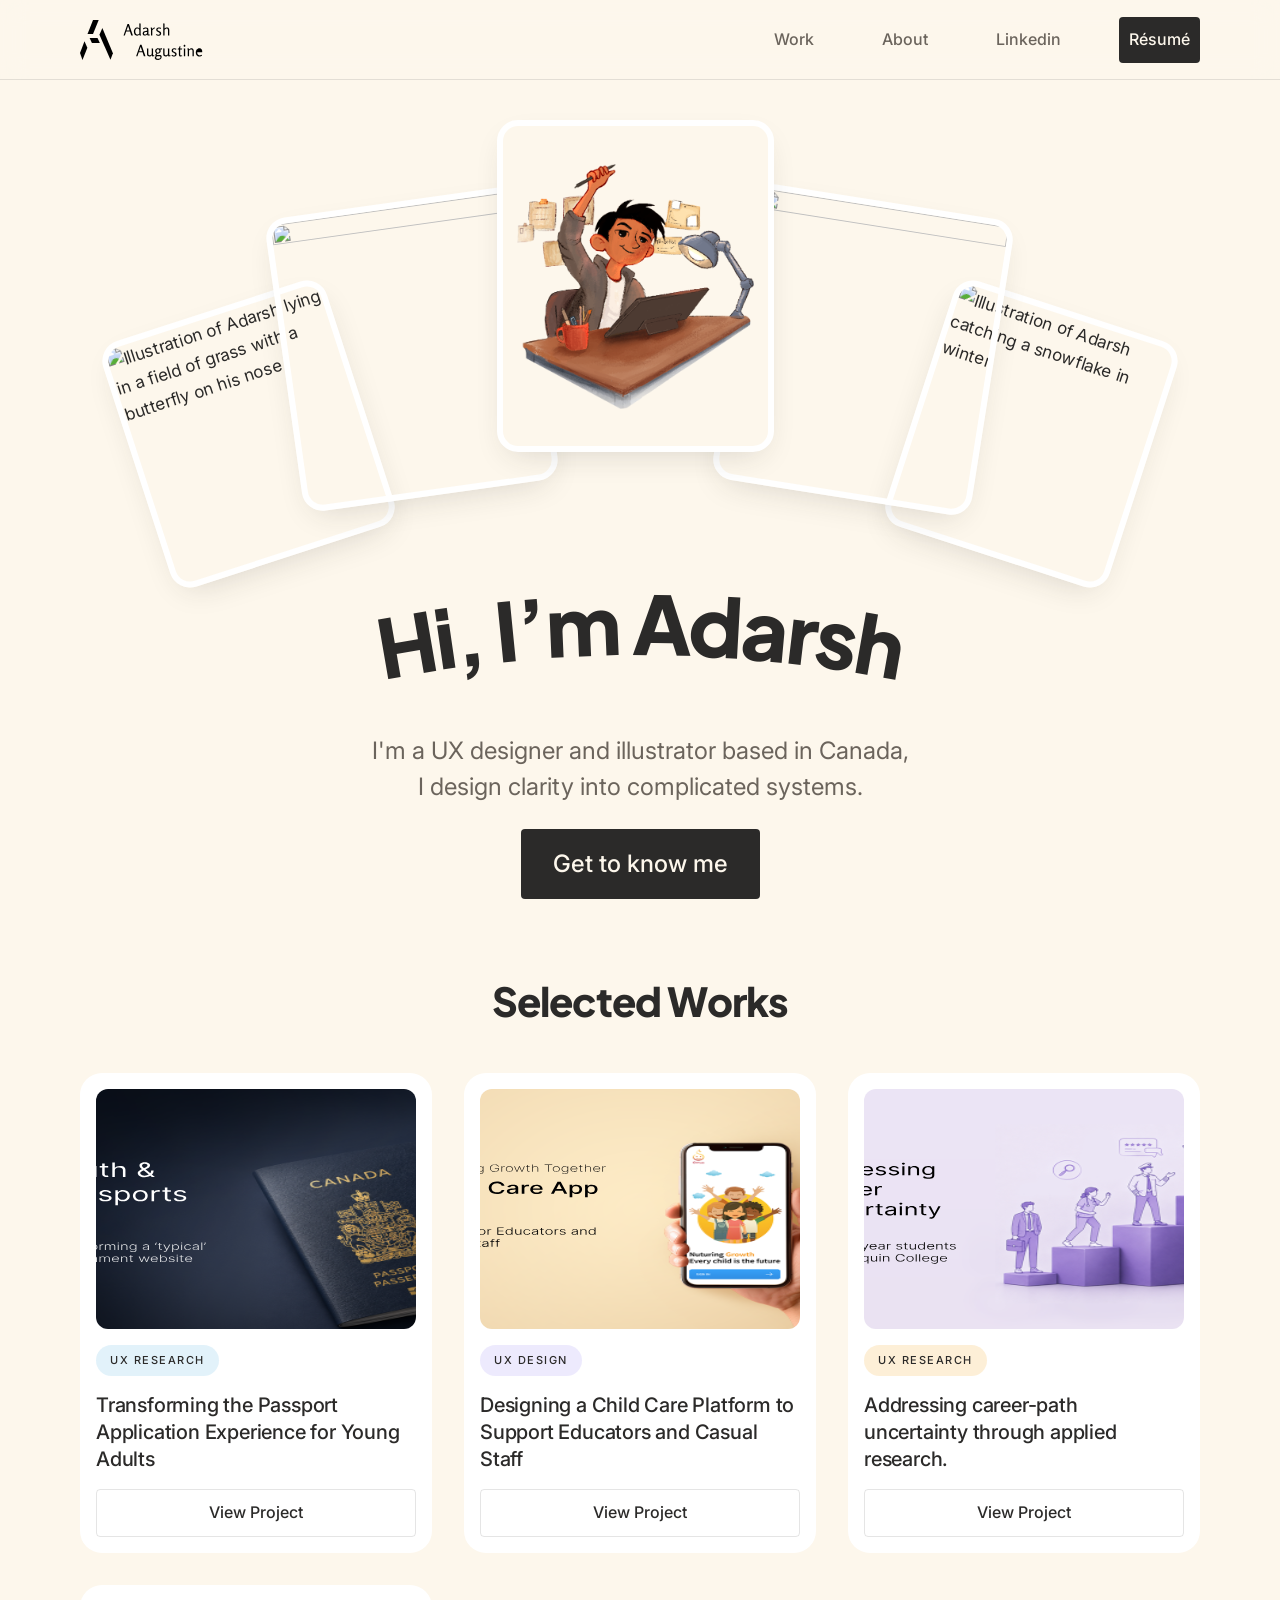
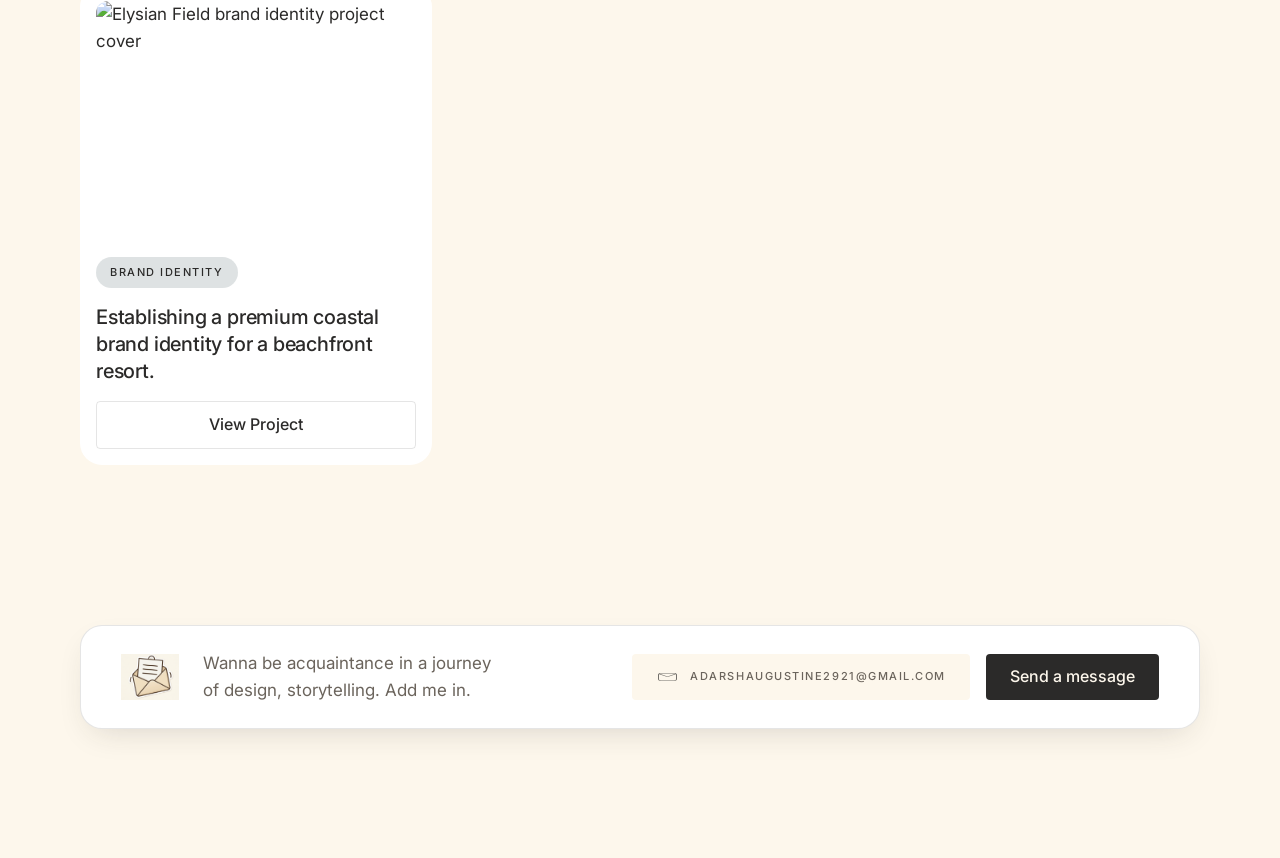
==== commit 4c7a4388: "index.html" ====
--- a/index.html
+++ b/index.html
@@ -3,14 +3,20 @@
 <head>
 <meta charset="UTF-8">
 <meta name="viewport" content="width=device-width, initial-scale=1.0">
-<title>Ortus — Child Care App Case Study | Adarsh Augustine</title>
+<title>Adarsh Augustine — UX Designer / Illustrator / Researcher</title>
 <link rel="preconnect" href="https://fonts.googleapis.com">
 <link rel="preconnect" href="https://fonts.gstatic.com" crossorigin>
-<link href="https://fonts.googleapis.com/css2?family=Inter:wght@400;500;600;700&family=Work+Sans:wght@400;500&family=Playpen+Sans:wght@600&display=swap" rel="stylesheet">
+<link rel="preconnect" href="https://api.fontshare.com">
+<!-- Display: Cabinet Grotesk (ExtraBold) + Body/UI: Satoshi, via Fontshare.
+     Google Fonts loads the fallback pair (Plus Jakarta Sans 800 / Inter
+     400,500) so there's a real, metric-reasonable face even if the
+     Fontshare request is blocked, per the brief's font-display: swap /
+     no-fallback-left-showing requirement. -->
+<link href="https://api.fontshare.com/v2/css?f[]=cabinet-grotesk@800&f[]=satoshi@400,500&display=swap" rel="stylesheet">
+<link href="https://fonts.googleapis.com/css2?family=Plus+Jakarta+Sans:wght@800&family=Inter:wght@400;500&display=swap" rel="stylesheet">
 <link rel="stylesheet" href="styles.css">
-<link rel="stylesheet" href="ortus.css">
 </head>
-<body class="ortus-page">
+<body>
 
 <header class="nav">
   <svg class="nav__logo nav__logo--mark" viewBox="0 0 32.9357 39.9509" fill="none" role="img" aria-label="Adarsh Augustine" xmlns="http://www.w3.org/2000/svg">
@@ -48,312 +54,100 @@
     <span></span><span></span><span></span>
   </button>
   <nav class="nav__links" id="nav-links">
-    <a href="index.html">Home</a>
-    <a href="index.html#work">Work</a>
+    <a href="#work">Work</a>
     <a href="about.html">About</a>
+    <a href="https://www.linkedin.com/in/adarsh-augustine-ux" target="_blank" rel="noopener">Linkedin</a>
+    <a href="https://docs.google.com/document/d/17h42TiYOHcUaAq26e9CIxp-ldGM8yglsutl0dhBler0/edit?usp=sharing" class="btn btn--resume" target="_blank" rel="noopener">Résumé</a>
   </nav>
 </header>
 
-<header class="ortus-hero">
-  <img class="ortus-hero__img" src="assets/ortus/hero-bg.png" alt="Ortus — Nurturing Growth Together. A Child Care App.">
-</header>
+<section class="hero">
+  <div class="hero__cluster">
+    <div class="hero-photo-wrap hero-photo-wrap--far-left">
+      <img class="hero__photo hero__photo--far-left" src="assets/hero-photo-far-left.png" alt="Illustration of Adarsh lying in a field of grass with a butterfly on his nose">
+    </div>
+    <div class="hero-photo-wrap hero-photo-wrap--left">
+      <img class="hero__photo hero__photo--left" src="assets/photo-ramen2.png" alt="">
+    </div>
+    <div class="hero-photo-wrap hero-photo-wrap--center">
+      <img class="hero__photo hero__photo--center" src="assets/hero-desk-v2.png" alt="Illustration of Adarsh at his desk, illustrating and designing">
+    </div>
+    <div class="hero-photo-wrap hero-photo-wrap--right">
+      <img class="hero__photo hero__photo--right" src="assets/photo-ramen2.png" alt="">
+    </div>
+    <div class="hero-photo-wrap hero-photo-wrap--far-right">
+      <img class="hero__photo hero__photo--far-right" src="assets/hero-photo-far-right.png" alt="Illustration of Adarsh catching a snowflake in winter">
+    </div>
+  </div>
 
-<div class="ortus-stats">
-  <div class="ortus-stats__item">
-    <img src="assets/ortus/icon-role.svg" alt="">
-    <div><span class="ortus-stats__label">Role</span><span class="ortus-stats__value">UX Designer / Researcher</span></div>
-  </div>
-  <div class="ortus-stats__item">
-    <img src="assets/ortus/icon-institution.svg" alt="">
-    <div><span class="ortus-stats__label">Institution</span><span class="ortus-stats__value">Ottawa Catholic Child care</span></div>
-  </div>
-  <div class="ortus-stats__item">
-    <img src="assets/ortus/icon-timeline.svg" alt="">
-    <div><span class="ortus-stats__label">Timeline</span><span class="ortus-stats__value">7 Weeks</span></div>
-  </div>
-  <div class="ortus-stats__item">
-    <img src="assets/ortus/icon-team.svg" alt="">
-    <div><span class="ortus-stats__label">Team</span><span class="ortus-stats__value">Solo project, mentor feedback</span></div>
-  </div>
-  <div class="ortus-stats__item">
-    <img src="assets/ortus/icon-audience.svg" alt="">
-    <div><span class="ortus-stats__label">Target audience</span><span class="ortus-stats__value">Educators<br>Casual Staff</span></div>
-  </div>
-</div>
+  <svg class="hero__title" viewBox="0 0 760 150" aria-label="Hi, I'm Adarsh">
+    <path id="titleCurve" d="M 20,120 Q 380,30 740,120" fill="none" />
+    <text text-anchor="middle">
+      <textPath href="#titleCurve" startOffset="50%">Hi, I&#8217;m Adarsh</textPath>
+    </text>
+  </svg>
+  <p class="hero__subtitle">I'm a UX designer and illustrator based in Canada,<br>I design clarity into complicated systems.</p>
+  <a href="about.html" class="btn btn--cta">Get to know me</a>
+</section>
 
-<main class="ortus-content">
+<section class="works" id="work">
+  <h2 class="works__title">Selected Works</h2>
+  <div class="works__grid">
 
-  <section class="ortus-title">
-    <div class="ortus-title__eyebrow-row">
-      <span class="ortus-eyebrow">UX Design Case Study</span>
-      <img src="assets/ortus/title-underline.svg" alt="" class="ortus-eyebrow__rule">
-    </div>
-    <h1>Designing a Human-Centered App for Child Care Educators, Assistance staff and guardians.</h1>
-  </section>
-
-  <section class="ortus-overview">
-    <h2>Identifying the opportunity</h2>
-    <p>I worked at an Early Learning Center as a casual staff for over 2 years which gave me first-hand exposure to the problem. Many of tasks handled by one staff is managed through fragmented and manual systems, increasing cognitive load and mistakes.<br><br>Over three weeks I ran a structured research to validate and expand on it.</p>
-
-    <div class="research-grid">
-      <div class="research-card">
-        <img src="assets/ortus/icon-survey.svg" alt="">
-        <span class="research-card__label">Survey</span>
-        <p>Screened ECE staff, ranking daily pain points.</p>
-      </div>
-      <div class="research-card">
-        <img src="assets/ortus/icon-interview.svg" alt="">
-        <span class="research-card__label">Contextual interviews</span>
-        <p>Casual sessions with staff in two centres.</p>
-      </div>
-      <div class="research-card">
-        <img src="assets/ortus/icon-analysis.svg" alt="">
-        <span class="research-card__label">Analysis</span>
-        <p>Synthesized interview notes into four recurring themes.</p>
-      </div>
+    <div class="card-wrap">
+      <article class="card card--sky">
+        <div class="card__image-wrap">
+          <img class="card__image" src="assets/card-passport.svg" alt="Youth and Passports project cover">
+        </div>
+        <div class="card__body">
+          <span class="card__tag">UX Research</span>
+          <p class="card__desc">Transforming the Passport Application Experience for Young Adults</p>
+          <a href="youth-passports-case-study.html" class="card__btn">View Project</a>
+        </div>
+      </article>
     </div>
 
-    <p class="ortus-lead-in">Ortus is a mobile-first application designed to support educators and caregivers centralized on....</p>
-
-    <div class="feat-grid">
-      <div class="feat-card">
-        <img class="feat-card__badge" src="assets/ortus/badge-1.svg" alt="">
-        <h3>Centralized Child Information</h3>
-        <p>Essential details such as allergies, accessibility needs, and personal preferences</p>
-      </div>
-      <div class="feat-card">
-        <img class="feat-card__badge" src="assets/ortus/badge-2.svg" alt="">
-        <h3>Staff scheduling and Coordination</h3>
-        <p>Centralized scheduling, attendance tracking, and real-time updates that help educators and casual staff manage shifts</p>
-      </div>
-      <div class="feat-card">
-        <img class="feat-card__badge" src="assets/ortus/badge-3.svg" alt="">
-        <h3>Training, Compliance &amp; Accountability</h3>
-        <p>One unified space for training materials, compliance documentation, and digital sign-in/out.</p>
-      </div>
-      <div class="feat-card">
-        <img class="feat-card__badge" src="assets/ortus/badge-4.svg" alt="">
-        <h3>Attendance and activity logging</h3>
-        <p>Simple check-ins and activity records that help educators track each child's day to ensure accurate records, and reduced paperwork.</p>
-      </div>
-    </div>
-  </section>
-
-  <section class="ortus-objective">
-    <h2>Project Objective</h2>
-    <p>Based on the insight and information I decided to build a mobile first app initially for Educators and Casual staff keeping the goal of</p>
-
-    <div class="audience-card">
-      <div class="audience-card__illus-wrap"><img class="audience-card__illus" src="assets/ortus/illus-educators.svg" alt="" style="height:187.961px"></div>
-      <div class="audience-card__body audience-card__body--lg">
-        <h3>For Educators</h3>
-        <img class="audience-card__rule" src="assets/ortus/divider-small.svg" alt="">
-        <ul>
-          <li>Reduce cognitive load during fast-paced shifts</li>
-          <li>Provide instant access to critical child information</li>
-          <li>Support both individual accountability and team collaboration</li>
-          <li>Enable quick absence reporting and open shifts to casual staff</li>
-          <li>Allow fast, on-the-go logging of attendance, activities, and incidents</li>
-        </ul>
-      </div>
+    <div class="card-wrap">
+      <article class="card card--lilac">
+        <div class="card__image-wrap">
+          <img class="card__image" src="assets/card-childcare.svg" alt="Child Care App project cover">
+        </div>
+        <div class="card__body">
+          <span class="card__tag">UX Design</span>
+          <p class="card__desc">Designing a Child Care Platform to Support Educators and Casual Staff</p>
+          <a href="ortus-child-care-app.html" class="card__btn">View Project</a>
+        </div>
+      </article>
     </div>
 
-    <div class="audience-card">
-      <div class="audience-card__illus-wrap"><img class="audience-card__illus" src="assets/ortus/illus-casual.png" alt="" style="height:184.096px"></div>
-      <div class="audience-card__body">
-        <h3>For Casual Staff</h3>
-        <img class="audience-card__rule" src="assets/ortus/divider-small.svg" alt="">
-        <ul>
-          <li>Help staff quickly familiarize themselves with new children</li>
-          <li>Enable easy communication and support from assigned educators</li>
-          <li>Simplify opting into available volunteer shifts</li>
-          <li>Centralize required training and compliance materials in one platform</li>
-          <li>Allow digital sign-in and sign-out directly through the app</li>
-        </ul>
-      </div>
+    <div class="card-wrap">
+      <article class="card card--compact card--amber">
+        <div class="card__image-wrap">
+          <img class="card__image" src="assets/card-career.svg" alt="Career Uncertainty project cover">
+        </div>
+        <div class="card__body">
+          <span class="card__tag">UX Research</span>
+          <p class="card__desc">Addressing career-path uncertainty through applied research.</p>
+          <a href="career-service.html" class="card__btn">View Project</a>
+        </div>
+      </article>
     </div>
 
-    <div class="audience-card">
-      <div class="audience-card__illus-wrap"><img class="audience-card__illus" src="assets/ortus/illus-family-1.svg" alt="" style="height:161px"></div>
-      <div class="audience-card__body">
-        <h3>Long term Plan</h3>
-        <img class="audience-card__rule" src="assets/ortus/divider-small.svg" alt="">
-        <ul>
-          <li>To extent the apps usability to parents and guardians</li>
-          <li>Enable easy Validation and sign in and sign out</li>
-          <li>Alert system for major changes or events</li>
-          <li>Real time update on their children</li>
-          <li>Efficient and better mode of communication</li>
-        </ul>
-      </div>
-    </div>
-  </section>
-
-  <section class="ortus-flow">
-    <img class="flow-diagram" src="assets/ortus/user-flow-diagram.png" alt="User flow diagram: Start leads to an account check, branching to Log In or Sign Up, both merging into the Dashboard, which splits into Child Care, Staff, Class List, and Others, each expanding into their own sub-screens.">
-  </section>
-
-  <section class="ortus-solve">
-    <div class="solve-grid">
-      <div class="solve-text">
-        <h2>One app stop for all, ECE needs</h2>
-        <p>Ortus is a mobile first platform designed for early Learning centers. it helps educators manage daily tasks, stay inform, and focus on what matters most</p>
-
-        <div class="solve-heading-row">
-          <img src="assets/ortus/icon-underline.svg" alt="">
-          <h3>Problem's Ortus Solve</h3>
+    <div class="card-wrap">
+      <article class="card card--compact card--teal">
+        <div class="card__image-wrap">
+          <img class="card__image" src="assets/elysian/hero-banner.png" alt="Elysian Field brand identity project cover">
         </div>
-
-        <div class="problem-card">
-          <div class="problem-card__head"><span class="problem-card__num">1.</span><h4>Manual Coordination</h4></div>
-          <p>Attendance, activities, and incident reporting are repetitive and manual.</p>
+        <div class="card__body">
+          <span class="card__tag">Brand Identity</span>
+          <p class="card__desc">Establishing a premium coastal brand identity for a beachfront resort.</p>
+          <a href="elysian-field-brand-identity.html" class="card__btn">View Project</a>
         </div>
-        <div class="problem-card">
-          <div class="problem-card__head"><span class="problem-card__num">2.</span><h4>Information Fragmentation</h4></div>
-          <p>Critical child information is scattered across paper file and multiple tools, making it hard to access quickly.</p>
-        </div>
-        <div class="problem-card">
-          <div class="problem-card__head"><span class="problem-card__num">3.</span><h4>Communication gaps</h4></div>
-          <p>Shift handovers and updates often happened verbally, leading to mistakes and missing out details.</p>
-        </div>
-      </div>
-
-      <div class="solve-mockup">
-        <div class="solve-mockup__frame">
-          <img src="assets/ortus/phone-hand-mockup.png" alt="Ortus app sign-in screen shown on a phone held in hand">
-        </div>
-      </div>
+      </article>
     </div>
 
-    <div class="solution-banner">
-      <div class="solution-banner__head">
-        <img src="assets/ortus/icon-underline.svg" alt="">
-        <h3>Ortus - Care more, Stress less</h3>
-      </div>
-      <p>Ortus brings educators and casual staff need into one simple and beautiful experience.</p>
-
-      <div class="solution-stats">
-        <div class="solution-stats__item">
-          <img src="assets/ortus/icon-attendance.svg" alt="">
-          <h4>Real time Attendance logs</h4>
-          <p>Track attendance and activities in real-time</p>
-        </div>
-        <div class="solution-stats__item">
-          <img src="assets/ortus/icon-workforce.svg" alt="">
-          <h4>Workforce coordination</h4>
-          <p>Manage schedules, absences and casual staff easily.</p>
-        </div>
-        <div class="solution-stats__item">
-          <img src="assets/ortus/icon-childcare-info.svg" alt="">
-          <h4>Child-care Information</h4>
-          <p>All child profiles, allergies, and details in one secure place</p>
-        </div>
-        <div class="solution-stats__item">
-          <img src="assets/ortus/icon-training.svg" alt="">
-          <h4>Training Compliance &amp; Accountability</h4>
-          <p>Keep training records up to date and ensure compliance</p>
-        </div>
-      </div>
-    </div>
-  </section>
-
-  <section class="ortus-rationale">
-    <div class="ortus-rationale__head">
-      <h2>Design Decision Rationale</h2>
-      <img src="assets/ortus/rationale-underline.svg" alt="">
-    </div>
-
-    <div class="rationale-block">
-      <div class="rationale-col">
-        <div class="rationale-item">
-          <img src="assets/ortus/icon-attendance-tracking.svg" alt="">
-          <div><h4>Attendance Tracking</h4><p>View the live overview of the assigned class.</p></div>
-        </div>
-        <div class="rationale-item">
-          <img src="assets/ortus/icon-child-profiles.svg" alt="">
-          <div><h4>Child Profiles</h4><p>Access child profiles, dietary needs and preferences in one place</p></div>
-        </div>
-        <div class="rationale-item">
-          <img src="assets/ortus/icon-alert.svg" alt="">
-          <div><h4>Alert that matters</h4><p>Stay updated on important notifications so nothing is missed</p></div>
-        </div>
-      </div>
-
-      <div class="rationale-phone"><img src="assets/ortus/mockup-1.png" alt="Ortus dashboard screen with class overview, attendance log, and reports"></div>
-
-      <div class="rationale-col">
-        <div class="rationale-item">
-          <img src="assets/ortus/icon-quick-overview.svg" alt="">
-          <div><h4>Quick Class Overview</h4><p>Educators can see the assigned class, student count and attendance summary at a glance</p></div>
-        </div>
-        <div class="rationale-item">
-          <img src="assets/ortus/icon-one-tap.svg" alt="">
-          <div><h4>One Tap Access</h4><p>Jump into the most important tasks with shortcuts on your home screen.</p></div>
-        </div>
-        <div class="rationale-item">
-          <img src="assets/ortus/icon-reporting.svg" alt="">
-          <div><h4>Reporting made easy</h4><p>Create incident reports and daily logs with structured forms</p></div>
-        </div>
-      </div>
-    </div>
-
-    <div class="rationale-block">
-      <div class="rationale-col">
-        <div class="rationale-item">
-          <img src="assets/ortus/icon-status.svg" alt="">
-          <div><h4>Status at a glance</h4><p>See who is present, absent or signed out instantly</p></div>
-        </div>
-        <div class="rationale-item">
-          <span class="rationale-item__round"><img src="assets/ortus/icon-roster.svg" alt=""></span>
-          <div><h4>Class roosters</h4><p>View all children in your class with their sign-in status and time</p></div>
-        </div>
-        <div class="rationale-item">
-          <img src="assets/ortus/icon-navbar.svg" alt="">
-          <div><h4>Nav-bar</h4><p>Easy Navigation for faster access.</p></div>
-        </div>
-      </div>
-
-      <div class="rationale-phone"><img src="assets/ortus/mockup-2.png" alt="Ortus child profile screen with sign-in and attendance details"></div>
-
-      <div class="rationale-col rationale-col--right">
-        <div class="rationale-item">
-          <img src="assets/ortus/icon-timestamped.svg" alt="">
-          <div><h4>Time stamped</h4><p>Every sign-in and sign-out is time stamped in one tap for accuracy and accountability</p></div>
-        </div>
-        <div class="rationale-item">
-          <img src="assets/ortus/icon-tap-details.svg" alt="">
-          <div><h4>Tap for details</h4><p>View full profile and other important information of a child.</p></div>
-        </div>
-        <div class="rationale-item">
-          <img src="assets/ortus/icon-needs-glance.svg" alt="">
-          <div><h4>Needs at a glance</h4><p>Quickly identify allergies and accessibility needs through clear visual indicators</p></div>
-        </div>
-      </div>
-    </div>
-
-    <div class="ortus-validation">
-      <h2>Validation</h2>
-      <p>I ran moderated usability tests with 5 educators (2 lead, 3 casual) using a mid-fidelity Figma prototype..</p>
-    </div>
-
-    <div class="impact-banner">
-      <div class="impact-banner__lead">
-        <img src="assets/ortus/icon-clock-big.svg" alt="">
-        <div>
-          <h3>More time for what matters most</h3>
-          <p>Ortus helps educator reduce admin time, stay organized and provide better care every day.</p>
-        </div>
-      </div>
-      <div class="impact-banner__stats">
-        <div class="impact-stat"><img src="assets/ortus/icon-time-saved.svg" alt=""><p>15~20 mins time saved</p></div>
-        <div class="impact-stat"><img src="assets/ortus/icon-care-better.svg" alt=""><p>Care Better without stress</p></div>
-        <div class="impact-stat"><img src="assets/ortus/icon-teamwork.svg" alt=""><p>Work Together using staff chat</p></div>
-        <div class="impact-stat"><img src="assets/ortus/icon-informed.svg" alt=""><p>Stay Informed In-app alerts</p></div>
-      </div>
-    </div>
-  </section>
-
-</main>
+  </div>
+</section>
 
 <footer class="contact">
   <div class="contact__box">
--- a/styles.css
+++ b/styles.css
@@ -1,14 +1,41 @@
 :root {
-  --cream: #fcf4e6;
-  --cream-light: #faf6eb;
-  --accent: #be702d;
-  --accent-border: #bf702c;
-  --text-muted: rgba(0, 0, 0, 0.72);
-  --works-title: #910909;
-  --tag-bg: #f2f2f6;
-  --tag-text: #374460;
-  --btn-border: #bebbb4;
-  --btn-text: #4f4f4f;
+  /* Color */
+  --bezel: #FFD84F;
+  --canvas: #FDF7EC;
+  --surface: #FFFFFF;
+  --ink: #2B2A29;
+  --ink-soft: #6B645C;
+  --amber: #F5A623;
+  --sky: #5EB8E4;
+  --lilac: #9B8CF0;
+  --coral: #F58BA0;
+
+  /* Legacy aliases kept so nothing across the shared stylesheet silently
+     falls back to an un-themed default; every one of these now resolves
+     to a token above instead of a hard-coded hex value. */
+  --cream: var(--canvas);
+  --cream-light: var(--surface);
+  --accent: var(--ink);
+  --accent-border: var(--ink);
+  --text-muted: var(--ink-soft);
+  --works-title: var(--ink);
+  --tag-bg: var(--sky);
+  --tag-text: var(--ink);
+  --btn-border: var(--ink);
+  --btn-text: var(--ink);
+
+  /* Type */
+  --font-display: 'Cabinet Grotesk', 'Plus Jakarta Sans', 'Poppins', system-ui, sans-serif;
+  --font-body: 'Satoshi', Inter, system-ui, sans-serif;
+  --font-wordmark: 'Gilda Display', serif;
+
+  /* Shape */
+  --r-card: 22px;
+  --r-image: 21px; /* hero illustrations keep their current radius, not the 16px in the brief's shape block — see note */
+  --r-arch: 999px 999px 16px 16px;
+  --r-button: 4px;
+  --hairline: 1px solid rgba(43, 42, 41, 0.12);
+  --shadow: 0 12px 32px -12px rgba(43, 42, 41, 0.18);
 }
 
 * { box-sizing: border-box; }
@@ -17,9 +44,11 @@
 
 body {
   margin: 0;
-  background: var(--cream);
-  font-family: 'Work Sans', sans-serif;
-  color: #000;
+  background: var(--canvas);
+  font-family: var(--font-body);
+  font-size: 1.0625rem;
+  line-height: 1.6;
+  color: var(--ink);
   overflow-x: hidden;
 }
 
@@ -29,9 +58,9 @@
 
 a:focus-visible,
 button:focus-visible {
-  outline: 2px solid var(--accent);
-  outline-offset: 3px;
-  border-radius: 4px;
+  outline: 2px solid var(--ink);
+  outline-offset: 2px;
+  border-radius: var(--r-button);
 }
 
 /* ---------- Scroll reveal ---------- */
@@ -68,15 +97,16 @@
   position: sticky;
   top: 0;
   z-index: 100;
-  background: rgba(252, 244, 230, 0.75);
+  background: rgba(253, 247, 236, 0.75);
   backdrop-filter: blur(12px);
   -webkit-backdrop-filter: blur(12px);
+  border-bottom: var(--hairline);
   transition: background 0.35s ease, box-shadow 0.35s ease, transform 0.4s cubic-bezier(0.215, 0.61, 0.355, 1);
 }
 
 .nav.is-scrolled {
-  background: rgba(252, 244, 230, 0.95);
-  box-shadow: 0 4px 24px rgba(0, 0, 0, 0.06);
+  background: rgba(253, 247, 236, 0.95);
+  box-shadow: var(--shadow);
 }
 
 .nav--hidden {
@@ -104,6 +134,11 @@
 .logo-icon-path {
   transition: d 0.65s cubic-bezier(0.68, -0.55, 0.265, 1.55);
 }
+
+.nav__logo:hover .logo-icon-path-1 { d: path("M32.9357 33.192L18.729 0L15.8146 6.8735L30.4994 39.8794L32.9357 33.192Z"); }
+.nav__logo:hover .logo-icon-path-2 { d: path("M0 32.9089L2.484 39.9589L9.24 23.233L6.3908 16.7223L0 32.9089Z"); }
+.nav__logo:hover .logo-icon-path-3 { d: path("M20.8086 17.9333L23.1369 23.1166L9.0595 23.1166L6.7298 17.9333L20.8086 17.9333Z"); }
+.nav__logo:hover .logo-icon-path-4 { d: path("M18.7157 0.008L13.0321 0.008L5.9019 17.9725L11.43 17.9725L18.7157 0.008Z"); }
 
 .nav__toggle {
   display: none;
@@ -124,7 +159,7 @@
   width: 22px;
   height: 2px;
   border-radius: 2px;
-  background: #000;
+  background: var(--ink);
   transition: transform 0.3s ease, opacity 0.3s ease;
 }
 
@@ -132,11 +167,6 @@
 .nav__toggle[aria-expanded="true"] span:nth-child(2) { opacity: 0; }
 .nav__toggle[aria-expanded="true"] span:nth-child(3) { transform: translateY(-8px) rotate(-45deg); }
 
-.nav__logo:hover .logo-icon-path-1 { d: path("M32.9357 33.192L18.729 0L15.8146 6.8735L30.4994 39.8794L32.9357 33.192Z"); }
-.nav__logo:hover .logo-icon-path-2 { d: path("M0 32.9089L2.484 39.9589L9.24 23.233L6.3908 16.7223L0 32.9089Z"); }
-.nav__logo:hover .logo-icon-path-3 { d: path("M20.8086 17.9333L23.1369 23.1166L9.0595 23.1166L6.7298 17.9333L20.8086 17.9333Z"); }
-.nav__logo:hover .logo-icon-path-4 { d: path("M18.7157 0.008L13.0321 0.008L5.9019 17.9725L11.43 17.9725L18.7157 0.008Z"); }
-
 .nav__links {
   display: flex;
   align-items: center;
@@ -144,10 +174,16 @@
 }
 
 .nav__links a {
-  font-size: 16px;
+  font-family: var(--font-body);
+  font-weight: 500;
+  font-size: 1rem;
   padding: 10px;
   position: relative;
-  transition: color 0.3s ease, transform 0.2s cubic-bezier(0.215, 0.61, 0.355, 1);
+  transition: color 0.2s ease;
+}
+
+.nav__links a:not(.btn) {
+  color: var(--ink-soft);
 }
 
 .nav__links a:not(.btn)::after {
@@ -157,7 +193,7 @@
   right: 10px;
   bottom: 6px;
   height: 2px;
-  background: var(--accent);
+  background: var(--ink);
   border-radius: 2px;
   transform: scaleX(0);
   transform-origin: center;
@@ -165,7 +201,7 @@
 }
 
 .nav__links a:not(.btn):hover {
-  color: var(--accent);
+  color: var(--ink);
 }
 
 .nav__links a:not(.btn):hover::after {
@@ -178,15 +214,15 @@
 
 .btn {
   display: inline-block;
-  border-radius: 8px;
-  font-size: 16px;
+  border-radius: var(--r-button);
+  font-family: var(--font-body);
+  font-weight: 500;
+  font-size: 1rem;
   text-align: center;
-  transition: transform 0.5s cubic-bezier(0.215, 0.61, 0.355, 1), box-shadow 0.4s ease, filter 0.2s ease;
+  transition: transform 0.5s cubic-bezier(0.215, 0.61, 0.355, 1), box-shadow 0.4s ease, filter 0.2s ease, background-color 0.2s ease;
   will-change: transform;
 }
 
-/* Tilt motion comes from initTilt() in script.js; the shadow here just
-   grounds it, deepening slightly as the button "lifts" toward the cursor. */
 .btn:hover {
   box-shadow: 0 14px 22px rgba(0, 0, 0, 0.16);
 }
@@ -196,77 +232,93 @@
   box-shadow: 0 4px 8px rgba(0, 0, 0, 0.14);
 }
 
+.btn--resume,
+.btn--cta,
+.btn--send {
+  background: var(--ink);
+  color: var(--canvas);
+}
+
+.btn--resume:hover,
+.btn--cta:hover,
+.btn--send:hover {
+  filter: brightness(0.92);
+}
+
 .btn--resume {
-  background: var(--accent);
-  color: #fff;
-  font-family: 'Inter', sans-serif;
-  padding: 10px;
+  padding: 10px 16px;
 }
 
 .btn--cta {
-  background: var(--accent);
-  color: #fff;
   font-size: clamp(16px, 10.667px + 1.667vw, 24px);
   padding: 16px clamp(16px, 5.333px + 3.333vw, 32px);
-  border-radius: 8px;
 }
 
 /* ---------- Hero ---------- */
 
 .hero {
+  position: relative;
   display: flex;
   flex-direction: column;
   align-items: center;
   padding-top: 40px;
 }
 
+/* Five-photo cluster, matching the Figma desktop hero (node 865:278)
+   exactly: one fixed-aspect stage, each photo absolutely positioned by
+   the percentages Figma reports, so it scales as a unit at any width. */
 .hero__cluster {
-  display: flex;
-  align-items: flex-start;
-  justify-content: center;
-  margin-bottom: 24px;
+  position: relative;
+  width: 100%;
+  max-width: 1018px;
+  aspect-ratio: 1017.81 / 442.32;
+  margin: 0 auto 24px;
 }
 
 .hero-photo-wrap {
+  position: absolute;
   perspective: 800px;
 }
 
-.hero-photo-wrap--left { margin-top: 80px; margin-right: -40px; z-index: 1; }
-.hero-photo-wrap--right { margin-top: 78px; margin-left: -40px; z-index: 1; }
-.hero-photo-wrap--center { z-index: 2; }
+.hero-photo-wrap--far-left { left: 0%; top: 41.73%; width: 23.08%; z-index: 1; }
+.hero-photo-wrap--left { left: 14.98%; top: 18.41%; width: 25.31%; z-index: 2; }
+.hero-photo-wrap--center { left: 35.98%; top: 0%; width: 27.21%; z-index: 3; }
+.hero-photo-wrap--right { left: 59.08%; top: 18.05%; width: 25.71%; z-index: 2; }
+.hero-photo-wrap--far-right { left: 76.92%; top: 41.73%; width: 23.08%; z-index: 1; }
+
+/* Hovering any card brings it to the front of the stack — it never
+   moves from its spot, only its stacking order changes. */
+.hero-photo-wrap:hover { z-index: 10; }
 
 .hero__photo {
-  border-radius: 21px;
-  border: 6px solid #fff;
+  width: 100%;
+  height: auto;
+  border-radius: var(--r-image);
+  border: 6px solid var(--surface);
   object-fit: cover;
-  box-shadow: 0 6px 20px rgba(0, 0, 0, 0.1);
+  box-shadow: var(--shadow);
   display: block;
   transition: transform 0.5s cubic-bezier(0.215, 0.61, 0.355, 1);
 }
 
-.hero__photo--left {
-  width: 220px;
-  height: 253px;
-  transform: rotate(-8deg);
-}
+.hero__photo--far-left { aspect-ratio: 234.9 / 257.7; transform: rotate(-18deg); }
+.hero__photo--left { aspect-ratio: 257.6 / 295.5; transform: rotate(-8deg); }
 
 .hero__photo--center {
-  width: 277px;
-  height: 332px;
-  background: #f9ecd5;
+  aspect-ratio: 276.9 / 332.3;
+  background: var(--canvas);
   object-fit: contain;
   padding: 14px;
 }
 
-.hero__photo--right {
-  width: 224px;
-  height: 256px;
-  transform: rotate(9deg);
-}
-
+.hero__photo--right { aspect-ratio: 261.7 / 298.7; transform: rotate(9deg); }
+.hero__photo--far-right { aspect-ratio: 234.9 / 257.7; transform: rotate(18deg); }
+
+.hero-photo-wrap--far-left:hover .hero__photo--far-left { transform: rotate(-18deg) scale(1.04); }
 .hero-photo-wrap--left:hover .hero__photo--left { transform: rotate(-8deg) scale(1.04); }
 .hero-photo-wrap--center:hover .hero__photo--center { transform: scale(1.04); }
 .hero-photo-wrap--right:hover .hero__photo--right { transform: rotate(9deg) scale(1.04); }
+.hero-photo-wrap--far-right:hover .hero__photo--far-right { transform: rotate(18deg) scale(1.04); }
 
 .hero__title {
   width: 100%;
@@ -279,15 +331,16 @@
 .hero__title path { fill: none; }
 
 .hero__title text {
-  font-family: 'Gilda Display', serif;
-  font-weight: 400;
-  font-size: clamp(30px, 19.65px + 3.235vw, 52px);
-  fill: #000;
+  font-family: var(--font-display);
+  font-weight: 800;
+  font-size: clamp(3rem, 7vw, 5.5rem);
+  letter-spacing: -0.03em;
+  fill: var(--ink);
 }
 
 .hero__subtitle {
   font-size: clamp(16px, 12.24px + 1.1765vw, 24px);
-  color: var(--text-muted);
+  color: var(--ink-soft);
   margin: 0 0 clamp(16px, 10.667px + 1.667vw, 24px);
   text-align: center;
   line-height: 1.5;
@@ -297,6 +350,7 @@
 /* ---------- Selected works ---------- */
 
 .works {
+  position: relative;
   padding: 80px;
   display: flex;
   flex-direction: column;
@@ -305,10 +359,12 @@
 }
 
 .works__title {
-  color: var(--works-title);
-  font-weight: 400;
-  font-size: 30px;
-  text-transform: uppercase;
+  color: var(--ink);
+  font-family: var(--font-display);
+  font-weight: 800;
+  font-size: clamp(1.75rem, 3.5vw, 2.5rem);
+  letter-spacing: -0.02em;
+  line-height: 1.1;
   text-align: center;
   margin: 0;
   width: 100%;
@@ -329,8 +385,8 @@
 }
 
 .card {
-  background: #fff;
-  border-radius: 25px;
+  background: var(--surface);
+  border-radius: var(--r-card);
   padding: 16px;
   display: flex;
   flex-direction: column;
@@ -342,7 +398,7 @@
 .card-wrap:hover .card {
   box-shadow:
     0 0 0 1px rgba(255, 255, 255, 0.8),
-    0 0 30px 4px rgba(190, 112, 45, 0.18),
+    0 0 30px 4px rgba(43, 42, 41, 0.18),
     0 30px 45px rgba(0, 0, 0, 0.18);
 }
 
@@ -368,31 +424,47 @@
   display: flex;
   flex-direction: column;
   gap: 16px;
-  font-family: 'Inter', sans-serif;
+  font-family: var(--font-body);
 }
 
 .card__tag {
   align-self: flex-start;
-  background: var(--tag-bg);
-  color: var(--tag-text);
-  font-size: 16px;
-  padding: 10px 13px;
+  color: var(--ink);
+  font-family: var(--font-body);
+  font-weight: 500;
+  font-size: 0.6875rem;
+  letter-spacing: 0.14em;
+  line-height: 1.4;
+  text-transform: uppercase;
+  padding: 8px 14px;
   border-radius: 50px;
 }
 
+.card--sky .card__tag { background: rgba(94, 184, 228, 0.18); }
+.card--amber .card__tag { background: rgba(245, 166, 35, 0.18); }
+.card--lilac .card__tag { background: rgba(155, 140, 240, 0.18); }
+.card--teal .card__tag { background: rgba(23, 52, 61, 0.14); }
+
 .card__desc {
-  font-size: 16px;
+  font-family: var(--font-body);
+  font-weight: 500;
+  font-size: 1.25rem;
+  letter-spacing: -0.01em;
+  line-height: 1.35;
+  color: var(--ink);
   margin: 0;
 }
 
 .card__btn {
   display: block;
   text-align: center;
-  color: var(--btn-text);
-  font-size: 16px;
+  color: var(--ink);
+  font-family: var(--font-body);
+  font-weight: 500;
+  font-size: 1rem;
   padding: 10px;
-  border-radius: 42px;
-  border: 1px solid var(--btn-border);
+  border-radius: var(--r-button);
+  border: var(--hairline);
   position: relative;
   overflow: hidden;
   z-index: 0;
@@ -403,7 +475,7 @@
   content: '';
   position: absolute;
   inset: 0;
-  background: var(--accent-border);
+  background: var(--ink);
   transform: scaleX(0);
   transform-origin: left;
   z-index: -1;
@@ -411,10 +483,10 @@
 }
 
 .card__btn:hover {
-  color: #fff;
-  border-color: var(--accent-border);
+  color: var(--canvas);
+  border-color: var(--ink);
   transform: translateY(-3px);
-  box-shadow: 0 10px 20px rgba(191, 112, 44, 0.3);
+  box-shadow: var(--shadow);
 }
 
 .card__btn:hover::before {
@@ -423,17 +495,27 @@
 
 .card__btn:active {
   transform: translateY(-1px) scale(0.97);
-  box-shadow: 0 4px 10px rgba(191, 112, 44, 0.3);
 }
 
 /* ---------- Contact / Footer ---------- */
 
 .contact {
+  position: relative;
   display: flex;
   flex-direction: column;
   align-items: center;
   gap: 61px;
   padding: 80px 80px 24px;
+}
+
+.micro-label {
+  font-family: var(--font-body);
+  font-weight: 500;
+  font-size: 0.6875rem;
+  letter-spacing: 0.14em;
+  line-height: 1.4;
+  text-transform: uppercase;
+  color: var(--ink-soft);
 }
 
 .contact__box {
@@ -443,16 +525,11 @@
   gap: 24px;
   flex-wrap: wrap;
   width: 100%;
-  background: var(--cream-light);
-  border: 1px solid var(--accent-border);
-  border-radius: 24px;
+  background: var(--surface);
+  border: var(--hairline);
+  border-radius: var(--r-card);
+  box-shadow: var(--shadow);
   padding: 24px 40px;
-  transition: box-shadow 0.4s ease, transform 0.4s ease;
-}
-
-.contact__box:hover {
-  transform: translateY(-3px);
-  box-shadow: 0 20px 40px rgba(190, 112, 45, 0.15);
 }
 
 .contact__message {
@@ -464,8 +541,9 @@
 .contact__icon { width: 58px; height: 46px; object-fit: contain; flex-shrink: 0; }
 
 .contact__text {
-  font-size: 16px;
-  color: var(--text-muted);
+  font-family: var(--font-body);
+  font-size: 1.0625rem;
+  color: var(--ink-soft);
   margin: 0;
   max-width: 300px;
 }
@@ -481,26 +559,24 @@
   display: flex;
   align-items: center;
   gap: 10px;
-  background: #f7eedf;
-  border-radius: 8px;
+  background: var(--canvas);
+  border-radius: var(--r-button);
   padding: 10px 24px;
-  font-size: 16px;
-  color: rgba(0, 0, 0, 0.55);
-  transition: background-color 0.3s ease, transform 0.3s ease;
-}
-
-.contact__email:hover {
-  background: #f0e2c9;
-  transform: translateY(-2px);
+}
+
+.contact__email span {
+  font-family: var(--font-body);
+  font-weight: 500;
+  font-size: 0.6875rem;
+  letter-spacing: 0.14em;
+  line-height: 1.4;
+  text-transform: uppercase;
+  color: var(--ink-soft);
 }
 
 .contact__email-icon { width: 24px; height: 23px; object-fit: contain; }
 
 .btn--send {
-  background: var(--accent-border);
-  color: #fff;
-  font-family: Optima, Candara, Calibri, serif;
-  text-transform: capitalize;
   padding: 10px 24px;
   display: flex;
   align-items: center;
@@ -539,8 +615,12 @@
   display: flex;
   align-items: center;
   gap: 4px;
-  font-size: 12px;
-  font-family: 'Inter', sans-serif;
+  font-family: var(--font-body);
+  font-weight: 500;
+  font-size: 0.6875rem;
+  letter-spacing: 0.14em;
+  text-transform: uppercase;
+  color: var(--ink-soft);
 }
 
 .contact__copy-icon { width: 12px; height: 12px; object-fit: contain; }
@@ -549,39 +629,20 @@
   display: flex;
   align-items: center;
   gap: 24px;
-  font-family: Optima, Candara, Calibri, serif;
-  font-size: 16px;
+  font-family: var(--font-body);
+  font-size: 1rem;
+  color: var(--ink-soft);
 }
 
 .contact__social a {
   position: relative;
-  text-decoration: none;
-  transition: color 0.3s ease, transform 0.2s ease;
-}
-
-.contact__social a::after {
-  content: '';
-  position: absolute;
-  left: 0;
-  right: 0;
-  bottom: -3px;
-  height: 1px;
-  background: currentColor;
-  transform: scaleX(0);
-  transform-origin: left;
-  transition: transform 0.3s cubic-bezier(0.215, 0.61, 0.355, 1);
+  text-decoration: underline;
+  text-underline-offset: 3px;
+  transition: color 0.2s ease;
 }
 
 .contact__social a:hover {
-  color: var(--accent-border);
-}
-
-.contact__social a:hover::after {
-  transform: scaleX(1);
-}
-
-.contact__social a:active {
-  transform: scale(0.94);
+  color: var(--ink);
 }
 
 /* ---------- Responsive ---------- */
@@ -624,22 +685,24 @@
     align-items: stretch;
     gap: 4px;
     padding: 12px 16px 16px;
-    background: var(--cream-light);
-    box-shadow: 0 12px 24px rgba(0, 0, 0, 0.1);
+    background: var(--surface);
+    box-shadow: var(--shadow);
   }
   .nav__links.is-open { display: flex; }
   .nav__links a { text-align: center; padding: 12px; }
   .nav__links a.btn--resume { margin-top: 4px; }
 
-  .hero { padding: 20px 24px 8px; }
+  .hero { padding: 36px 24px 8px; }
 
   .hero__cluster {
     position: relative;
     width: 100%;
-    max-width: 300px;
+    max-width: 230px;
     aspect-ratio: 352 / 252;
-    margin: 0 auto 8px;
+    margin: 0 auto 32px;
   }
+  .hero-photo-wrap--far-left,
+  .hero-photo-wrap--far-right { display: none; }
   .hero-photo-wrap--left { position: absolute; top: 14%; left: -3%; width: 50%; margin: 0; }
   .hero-photo-wrap--center { position: absolute; top: 0; left: 24.3%; width: 52%; margin: 0; }
   .hero-photo-wrap--right { position: absolute; top: 14%; left: 53%; width: 50%; margin: 0; }
@@ -651,11 +714,13 @@
   .hero__photo--center { aspect-ratio: 184 / 249; padding: 8px; }
 
   .works { padding: 32px 24px; gap: 24px; }
-  .works__title { font-size: 24px; }
 
   .contact { padding: 32px 24px 24px; }
   .contact__box { padding: 20px; }
   .contact__message { flex-direction: row; text-align: left; }
+  .contact__email { display: none; }
+  .contact__actions { width: 100%; }
+  .btn--send { width: 100%; justify-content: center; padding: 14px 24px; }
   .contact__bottom { flex-direction: row; text-align: left; }
   .contact__social { gap: 16px; }
 }
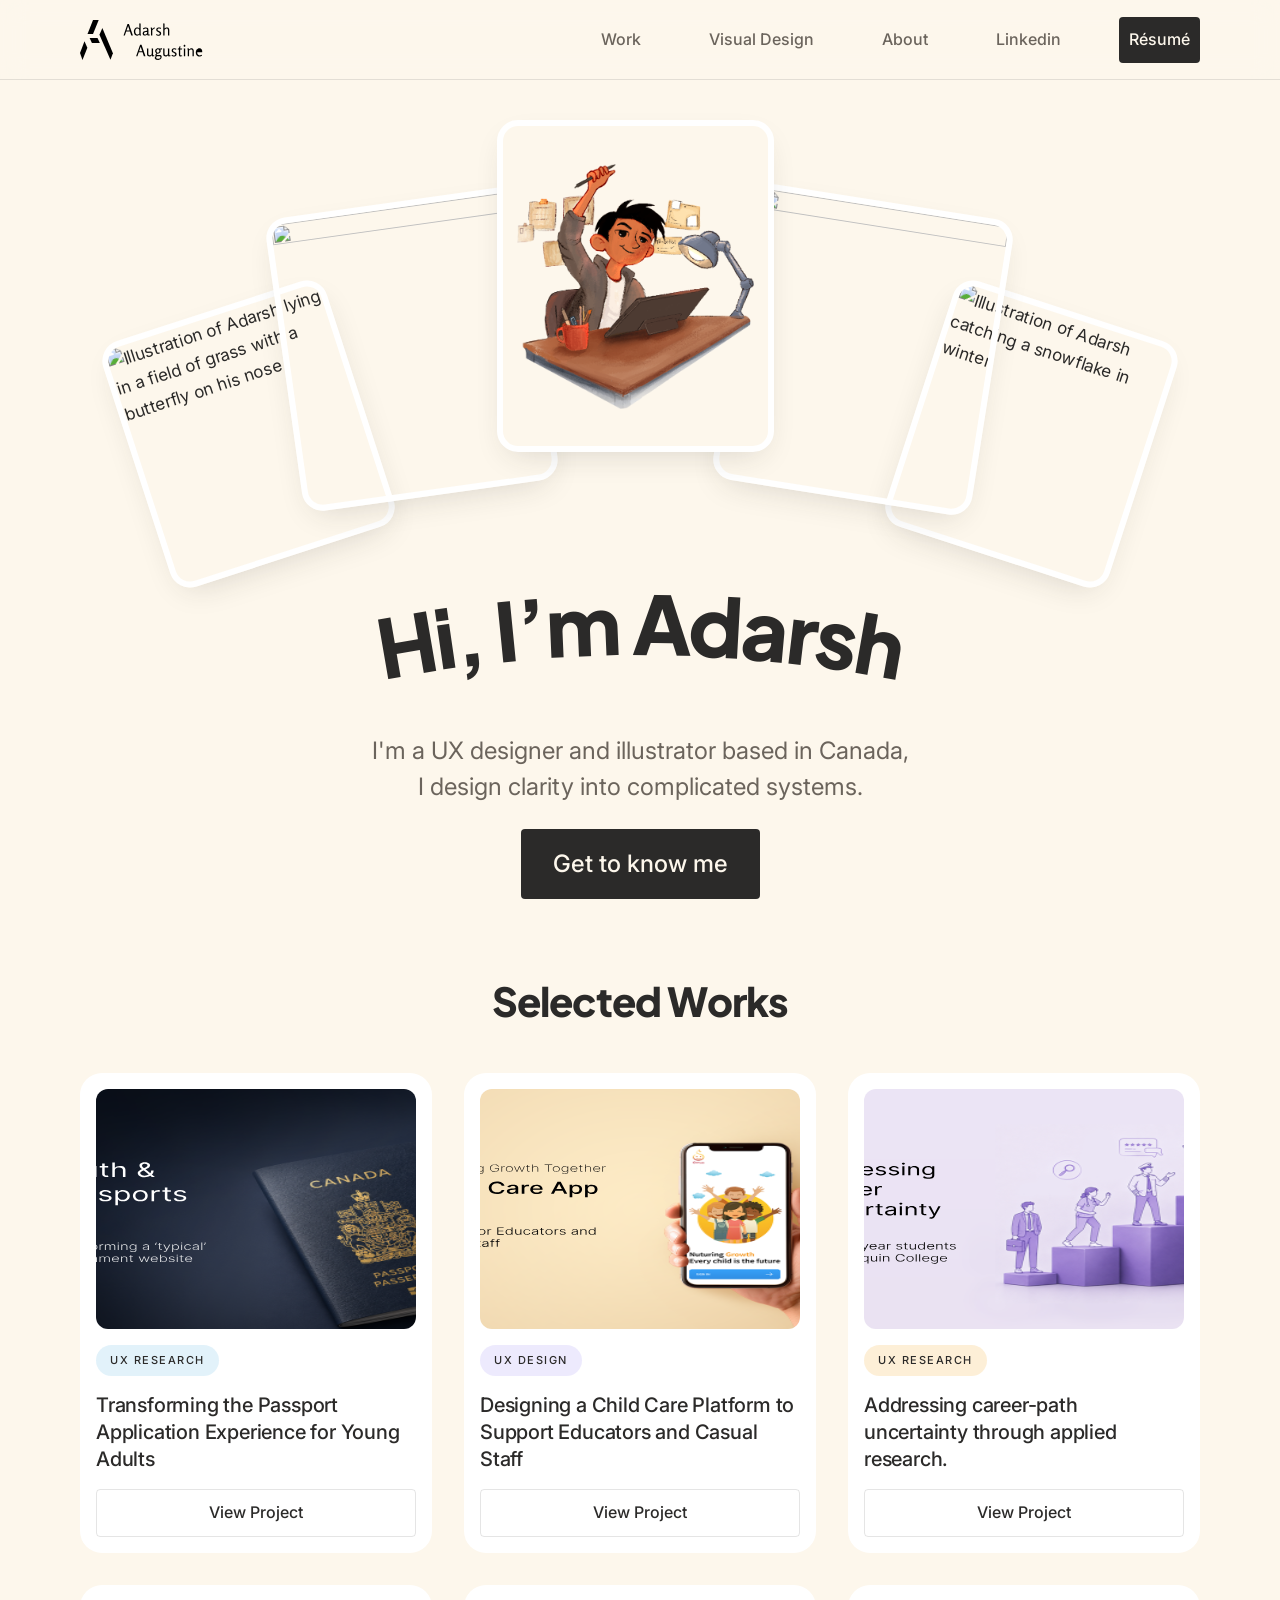
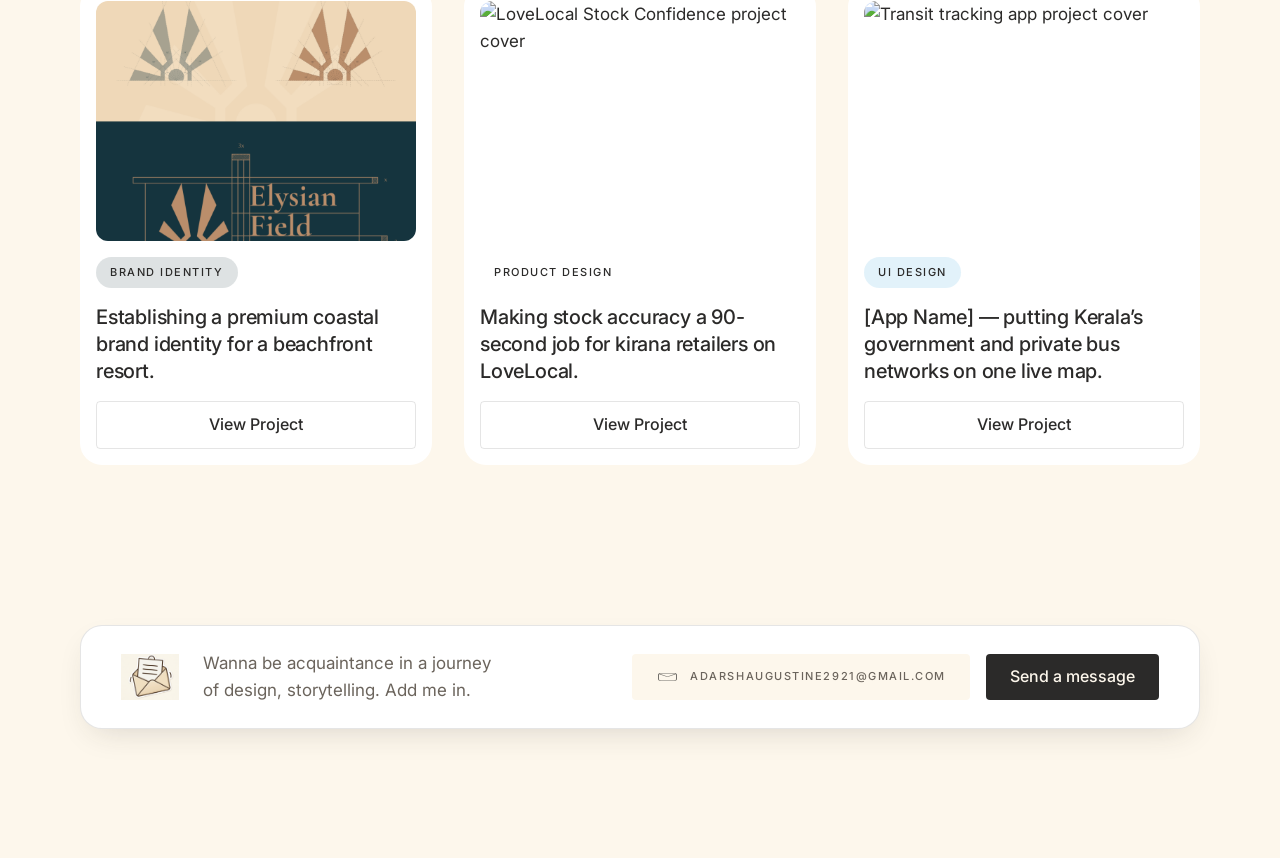
==== commit a789aff6: "Update index.html" ====
--- a/index.html
+++ b/index.html
@@ -55,6 +55,7 @@
   </button>
   <nav class="nav__links" id="nav-links">
     <a href="#work">Work</a>
+    <a href="visual-design.html">Visual Design</a>
     <a href="about.html">About</a>
     <a href="https://www.linkedin.com/in/adarsh-augustine-ux" target="_blank" rel="noopener">Linkedin</a>
     <a href="https://docs.google.com/document/d/17h42TiYOHcUaAq26e9CIxp-ldGM8yglsutl0dhBler0/edit?usp=sharing" class="btn btn--resume" target="_blank" rel="noopener">Résumé</a>
@@ -142,6 +143,33 @@
           <span class="card__tag">Brand Identity</span>
           <p class="card__desc">Establishing a premium coastal brand identity for a beachfront resort.</p>
           <a href="elysian-field-brand-identity.html" class="card__btn">View Project</a>
+        </div>
+      </article>
+    </div>
+
+    <div class="card-wrap">
+      <article class="card card--compact card--coral">
+        <div class="card__image-wrap">
+          <img class="card__image" src="assets/card-lovelocal.svg" alt="LoveLocal Stock Confidence project cover">
+        </div>
+        <div class="card__body">
+          <span class="card__tag">Product Design</span>
+          <p class="card__desc">Making stock accuracy a 90-second job for kirana retailers on LoveLocal.</p>
+          <a href="case-study-lovelocal.html" class="card__btn">View Project</a>
+        </div>
+      </article>
+    </div>
+
+    <div class="card-wrap">
+      <article class="card card--compact card--sky">
+        <div class="card__image-wrap">
+          <img class="card__image" src="assets/card-transit.svg" alt="Transit tracking app project cover">
+        </div>
+        <div class="card__body">
+          <span class="card__tag">UI Design</span>
+          <!-- PLACEHOLDER: swap "[App Name]" for the real app name. -->
+          <p class="card__desc">[App Name] &mdash; putting Kerala&rsquo;s government and private bus networks on one live map.</p>
+          <a href="asap-kerala-transit-case-study.html" class="card__btn">View Project</a>
         </div>
       </article>
     </div>
